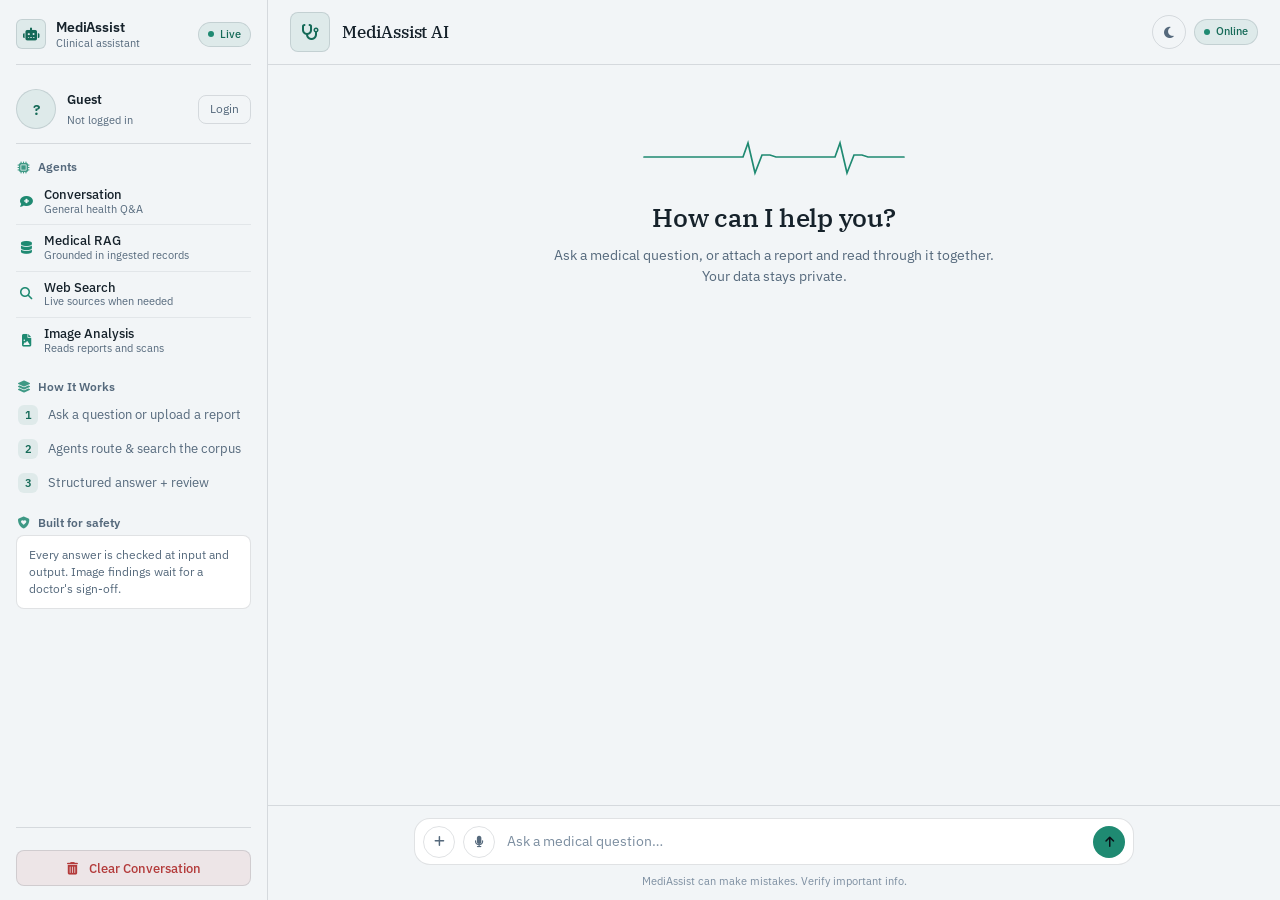
==== templates/index.html @ 28b97ca1 "Initial commit: Multi-Agent Medical Triage Assistant FastAPI app with multimodal intake (text/voice/" ====
<!DOCTYPE html>
<html lang="en">
<head>
    <meta charset="UTF-8">
    <meta name="viewport" content="width=device-width, initial-scale=1.0">
    <title>MediAssist AI</title>
    <link rel="icon" href="data:image/svg+xml,<svg xmlns='http://www.w3.org/2000/svg' viewBox='0 0 100 100'><text y='0.9em' font-size='90'>🩺</text></svg>">
    <link href="https://fonts.googleapis.com/css2?family=IBM+Plex+Sans:wght@400;500;600&family=IBM+Plex+Serif:wght@500;600&display=swap" rel="stylesheet">
    <link rel="stylesheet" href="https://cdnjs.cloudflare.com/ajax/libs/font-awesome/6.5.2/css/all.min.css">
    <link rel="stylesheet" href="/static/css/style.css">
    <script>(function(){try{var s=localStorage.getItem('theme');var m=window.matchMedia('(prefers-color-scheme: light)').matches;var t=s||(m?'light':'dark');document.documentElement.setAttribute('data-theme',t);}catch(e){}})();</script>
</head>
<body>
    <div class="app-layout">
        <aside class="sidebar">
            <div class="sidebar-head">
                <div class="brand-tile small"><i class="fas fa-robot"></i></div>
                <div class="lh-sm">
                    <div class="fw-bold sidebar-brand">MediAssist</div>
                    <div class="sidebar-sub">Clinical assistant</div>
                </div>
                <span class="status-pill ms-auto"><span class="live-dot"></span> Live</span>
            </div>

            <!-- User Profile Card -->
            <div class="sidebar-profile" id="sidebar-profile">
                <div class="sidebar-profile-avatar" id="profile-avatar">?</div>
                <div class="sidebar-profile-info">
                    <div class="sidebar-profile-name" id="profile-name">Guest</div>
                    <div class="sidebar-profile-role" id="profile-role">Not logged in</div>
                    <div class="sidebar-profile-id" id="profile-id" style="display:none;"></div>
                </div>
                <div class="sidebar-profile-actions" id="profile-actions">
                    <a href="/login" class="btn-outline btn-sm">Login</a>
                </div>
            </div>

            <div class="agent-group">
                <div class="agent-group-title"><i class="fas fa-microchip"></i> Agents</div>
                <div class="agent-card">
                    <i class="fas fa-comment-medical"></i>
                    <div><b>Conversation</b><span>General health Q&amp;A</span></div>
                </div>
                <div class="agent-card">
                    <i class="fas fa-database"></i>
                    <div><b>Medical RAG</b><span>Grounded in ingested records</span></div>
                </div>
                <div class="agent-card">
                    <i class="fas fa-search"></i>
                    <div><b>Web Search</b><span>Live sources when needed</span></div>
                </div>
                <div class="agent-card">
                    <i class="fas fa-file-image"></i>
                    <div><b>Image Analysis</b><span>Reads reports and scans</span></div>
                </div>
            </div>

            <div class="agent-group">
                <div class="agent-group-title"><i class="fas fa-layer-group"></i> How It Works</div>
                <div class="step"><span class="step-n">1</span> Ask a question or upload a report</div>
                <div class="step"><span class="step-n">2</span> Agents route &amp; search the corpus</div>
                <div class="step"><span class="step-n">3</span> Structured answer + review</div>
            </div>

            <div class="agent-group">
                <div class="agent-group-title"><i class="fas fa-shield-heart"></i> Built for safety</div>
                <div class="note">Every answer is checked at input and output. Image findings wait for a doctor's sign-off.</div>
            </div>

            <div class="sidebar-bottom">
                <a href="/dashboard" class="btn-outline w-100" id="dashboard-link" style="display:none;"><i class="fas fa-chart-line me-2"></i>Dashboard</a>
                <a href="/profile" class="btn-outline w-100 mt-2" id="profile-health-link" style="display:none;"><i class="fas fa-notes-medical me-2"></i>Health Profile</a>
                <button id="clear-chat" class="btn-clear w-100 mt-2">
                    <i class="fas fa-trash-alt me-2"></i> Clear Conversation
                </button>
            </div>
        </aside>

        <main class="chat-main">
            <header class="chat-header">
                <div class="d-flex align-items-center gap-3">
                    <div class="brand-tile"><i class="fas fa-stethoscope"></i></div>
                    <div>
                        <h5 class="mb-0 brand-title">MediAssist AI</h5>
                        <span class="brand-subtitle d-none d-sm-block">Multi-Agent Medical Assistant</span>
                    </div>
                </div>
                <div class="header-right">
                    <button class="theme-toggle" onclick="toggleTheme()" title="Toggle theme"><i class="theme-icon fas fa-moon"></i></button>
                    <span class="status-pill"><span class="live-dot"></span> Online</span>
                    <a href="/dashboard" class="btn-outline btn-sm header-dash-link" id="header-dash-link" style="display:none;"><i class="fas fa-chart-line me-1"></i>Dashboard</a>
                    <a href="/profile" class="btn-outline btn-sm header-dash-link" id="header-health-link" style="display:none;"><i class="fas fa-notes-medical me-1"></i>Profile</a>
                    <a href="/home" class="btn-outline btn-sm header-dash-link" id="header-triage-link" style="display:none;"><i class="fas fa-clipboard-list me-1"></i>Triage</a>
                    <button class="btn-outline btn-sm" id="header-logout" onclick="doLogout()" style="display:none;"><i class="fas fa-sign-out-alt me-1"></i>Logout</button>
                </div>
            </header>

            <div id="chat-body" class="chat-body">
                <div class="welcome-panel">
                    <svg class="wp-trace" viewBox="0 0 260 44" aria-hidden="true">
                        <path class="trace-path" d="M0 22 H92 L99 22 L104 8 L111 38 L118 20 L126 20 L132 22 H184 L191 22 L196 8 L203 38 L210 20 L218 20 L224 22 H260"/>
                    </svg>
                    <h2>How can I help you?</h2>
                    <p>Ask a medical question, or attach a report and read through it together. Your data stays private.</p>
                </div>
            </div>

            <div class="chat-footer">
                <div id="preview-container" class="composer-preview" style="display:none;">
                    <img id="preview-image" class="composer-preview-img" src="">
                    <span id="preview-file-icon" class="composer-preview-file-icon" style="display:none;"><i class="fas fa-file-pdf"></i></span>
                    <span class="composer-preview-name" id="preview-name"></span>
                    <button type="button" class="composer-preview-remove" id="remove-image" title="Remove"><i class="fas fa-times"></i></button>
                </div>
                <form id="chat-form" class="composer">
                    <button type="button" class="composer-attach" id="attach-btn" title="Attach image or PDF"><i class="fas fa-plus"></i></button>
                    <button type="button" class="mic-btn" id="mic-btn" title="Voice input" style="display:none;"><i class="fas fa-microphone"></i></button>
                    <input type="file" id="image-upload" accept="image/*,application/pdf,.pdf" hidden>
                    <textarea id="message-input" class="composer-input" rows="1" placeholder="Ask a medical question…"></textarea>
                    <button type="submit" class="composer-send" title="Send"><i class="fas fa-arrow-up"></i></button>
                </form>
                <div class="composer-hint">MediAssist can make mistakes. Verify important info.</div>
            </div>
        </main>
    </div>

    <script src="https://cdn.jsdelivr.net/npm/marked/marked.min.js"></script>
    <script>
        const chatBody = document.getElementById('chat-body');
        const chatForm = document.getElementById('chat-form');
        const messageInput = document.getElementById('message-input');
        const imageUpload = document.getElementById('image-upload');
        const previewContainer = document.getElementById('preview-container');
        const previewImage = document.getElementById('preview-image');
        const removeImageBtn = document.getElementById('remove-image');
        const clearChatBtn = document.getElementById('clear-chat');
        const micBtn = document.getElementById('mic-btn');

        let chatMessages = JSON.parse(localStorage.getItem('medichat_history') || '[]');
        let currentUser = null;
        let currentValidationThreadId = null;
        let isRecording = false;
        let recognition = null;
        let playingAudio = null;

        // Load user profile
        async function loadProfile() {
            try {
                const r = await fetch('/me', { credentials: 'include' });
                if (!r.ok) return;
                const d = await r.json();
                const u = d.user;
                currentUser = u;

                document.getElementById('profile-avatar').textContent = (u.name || '?')[0].toUpperCase();
                document.getElementById('profile-name').textContent = u.name || u.email;
                document.getElementById('profile-role').textContent = u.role || 'user';

                if (u.role === 'patient') {
                    const idEl = document.getElementById('profile-id');
                    idEl.textContent = 'ID: ' + u.id;
                    idEl.style.display = 'block';
                    document.getElementById('profile-health-link').style.display = 'flex';
                    document.getElementById('header-health-link').style.display = 'inline-flex';
                }

                document.getElementById('profile-actions').innerHTML = '<button class="btn-outline btn-sm" onclick="doLogout()">Logout</button>';
                document.getElementById('header-logout').style.display = 'inline-flex';
                document.getElementById('dashboard-link').style.display = 'flex';
                document.getElementById('header-dash-link').style.display = 'inline-flex';
            } catch(ex) {}
        }

        async function doLogout() {
            await fetch('/logout', { method:'POST', credentials:'include' });
            window.location.href = '/login';
        }

        function toggleTheme(){var cur=document.documentElement.getAttribute('data-theme');var nxt=cur==='light'?'dark':'light';document.documentElement.setAttribute('data-theme',nxt);try{localStorage.setItem('theme',nxt);}catch(e){}updateThemeIcon(nxt);}
        function updateThemeIcon(t){document.querySelectorAll('.theme-icon').forEach(function(el){el.className=t==='light'?'theme-icon fas fa-moon':'theme-icon fas fa-sun';});}
        updateThemeIcon(document.documentElement.getAttribute('data-theme')||'dark');

        // Web Speech API setup for voice input
        const REC_WATCHDOG_MS = 8000;
        let chatRecBase = '', recFinals = '', recInterim = '', recWatchdog = null;
        function chatSetLive(on) {
            isRecording = on;
            micBtn.classList.toggle('recording', on);
        }
        function chatClearWatchdog() { if (recWatchdog) { clearTimeout(recWatchdog); recWatchdog = null; } }
        function chatArmWatchdog() {
            chatClearWatchdog();
            recWatchdog = setTimeout(() => {
                recWatchdog = null;
                chatSetLive(false);
                if (recognition) { try { recognition.abort(); } catch(e) {} }
            }, REC_WATCHDOG_MS);
        }
        function chatStopMic() {
            chatClearWatchdog();
            if (recognition) { try { recognition.stop(); } catch(e) {} }
        }
        function chatStartMic() {
            if (isRecording || !('SpeechRecognition' in window) && !('webkitSpeechRecognition' in window)) return;
            if (recognition) { try { recognition.abort(); } catch(e) {} }
            chatRecBase = messageInput.value; recFinals = ''; recInterim = '';
            try {
                const SR = window.SpeechRecognition || window.webkitSpeechRecognition;
                const r = new SR();
                recognition = r;
                r.continuous = false;
                r.interimResults = true;
                r.lang = 'en-US';
                r.onstart = () => { chatSetLive(true); chatArmWatchdog(); };
                r.onresult = (e) => {
                    let finals = '', interim = '';
                    for (let i = e.resultIndex; i < e.results.length; i++) {
                        if (e.results[i].isFinal) finals += e.results[i][0].transcript;
                        else interim += e.results[i][0].transcript;
                    }
                    if (finals) { recFinals += finals; recInterim = ''; }
                    else if (interim) recInterim = interim;
                    messageInput.value = (chatRecBase + ' ' + recFinals + ' ' + recInterim).replace(/\s+/g, ' ').trim();
                    messageInput.focus();
                };
                r.onend = () => { chatClearWatchdog(); recFinals += recInterim; recInterim = ''; chatSetLive(false); };
                r.onerror = () => { chatClearWatchdog(); recFinals += recInterim; recInterim = ''; chatSetLive(false); };
                r.start();
            } catch(e) {
                recognition = null;
                chatSetLive(false);
            }
        }
        if ('webkitSpeechRecognition' in window || 'SpeechRecognition' in window) micBtn.style.display = 'grid';
        else micBtn.style.display = 'none';
        micBtn.addEventListener('click', () => { if (isRecording) chatStopMic(); else chatStartMic(); });

        loadProfile();

        function renderHistory() {
            if (!chatMessages.length) return;
            chatBody.innerHTML = '';
            for (const m of chatMessages) {
                if (m.role === 'user') {
                    const div = document.createElement('div');
                    div.className = 'message user-message';
                    div.innerHTML = `<p>${marked.parse(m.content || '')}</p>`;
                    chatBody.appendChild(div);
                } else {
                    const div = document.createElement('div');
                    div.className = 'message assistant-message';
                    div.innerHTML = `<div class="agent-tag">${m.agent || 'Assistant'}</div><div>${marked.parse(m.content || '')}</div>`;
                    chatBody.appendChild(div);
                }
            }
            chatBody.scrollTop = chatBody.scrollHeight;
        }

        fetch('/api/chat/history', { credentials:'include' })
            .then(r => { if (r.ok) return r.json(); throw new Error('not-authed'); })
            .then(d => {
                if (d.messages && d.messages.length) {
                    chatMessages = d.messages.map(m => ({ role: m.role, content: m.content, agent: m.agent }));
                    localStorage.setItem('medichat_history', JSON.stringify(chatMessages));
                    renderHistory();
                }
            })
            .catch(() => {});

        messageInput.addEventListener('input', function() {
            this.style.height = 'auto';
            this.style.height = Math.min(this.scrollHeight, 120) + 'px';
        });

        document.getElementById('attach-btn').addEventListener('click', () => imageUpload.click());
        imageUpload.addEventListener('change', function(e) {
            const f = e.target.files[0];
            if (f) {
                document.getElementById('preview-name').textContent = f.name;
                const isPdf = (f.type === 'application/pdf') || /\.pdf$/i.test(f.name);
                const iconEl = document.getElementById('preview-file-icon');
                if (isPdf) {
                    previewImage.style.display = 'none';
                    iconEl.style.display = 'grid';
                } else {
                    iconEl.style.display = 'none';
                    previewImage.style.display = 'block';
                    const reader = new FileReader();
                    reader.onload = function(ev) { previewImage.src = ev.target.result; };
                    reader.readAsDataURL(f);
                }
                previewContainer.style.display = 'flex';
            }
        });
        removeImageBtn.addEventListener('click', function() {
            imageUpload.value = ''; previewContainer.style.display = 'none'; previewImage.src = ''; previewImage.style.display = 'block';
            const ic = document.getElementById('preview-file-icon'); if (ic) ic.style.display = 'none';
        });

        clearChatBtn.addEventListener('click', function() {
            chatMessages = [];
            localStorage.removeItem('medichat_history');
            chatBody.innerHTML = `<div class="welcome-panel"><svg class="wp-trace" viewBox="0 0 260 44" aria-hidden="true"><path class="trace-path" d="M0 22 H92 L99 22 L104 8 L111 38 L118 20 L126 20 L132 22 H184 L191 22 L196 8 L203 38 L210 20 L218 20 L224 22 H260"/></svg><h2>How can I help you?</h2><p>Ask a medical question, or attach a report and read through it together. Your data stays private.</p></div>`;
            chatBody.scrollTop = 0;
        });

        chatForm.addEventListener('submit', async function(e) {
            e.preventDefault();
            const message = messageInput.value.trim();
            const file = imageUpload.files && imageUpload.files[0];
            if (!message && !file) return;

            const isPdfFile = file && ((file.type === 'application/pdf') || /\.pdf$/i.test(file.name));
            const imageDataUrl = (!isPdfFile && file) ? previewImage.src : null;

            const userDiv = document.createElement('div');
            userDiv.className = 'message user-message';
            let userContent = '';
            if (message) userContent += `<p>${marked.parse(message)}</p>`;
            if (file) {
                if (isPdfFile) {
                    userContent += `<div class="user-file-chip"><i class="fas fa-file-pdf"></i><span>${file.name}</span></div>`;
                } else if (imageDataUrl && previewImage.src) {
                    userContent += `<div class="mt-2"><img src="${imageDataUrl}" alt="Uploaded" style="max-height:200px;border-radius:10px; display:block;"></div>`;
                } else {
                    userContent += `<div class="user-file-chip"><i class="fas fa-file-image"></i><span>${file.name}</span></div>`;
                }
                if (!message) userContent = userContent || `<p>${marked.parse(file.name)}</p>`;
            }
            if (!userContent) userContent = `<p>${marked.parse(message || 'Uploaded a file')}</p>`;
            userDiv.innerHTML = userContent;
            chatBody.appendChild(userDiv);
            chatMessages.push({ role: 'user', content: message || (file ? 'Uploaded: ' + file.name : '') });

            const think = document.createElement('div');
            think.className = 'message assistant-message thinking';
            think.innerHTML = '<div class="dot"></div><div class="dot"></div><div class="dot"></div>';
            chatBody.appendChild(think);
            chatBody.scrollTop = chatBody.scrollHeight;

            // capture file before clearing input
            const uploadFile = file;
            messageInput.value = '';
            messageInput.style.height = 'auto';
            previewContainer.style.display = 'none';
            imageUpload.value = '';
            previewImage.src = '';
            const iconEl2 = document.getElementById('preview-file-icon');
            if (iconEl2) iconEl2.style.display = 'none';

            try {
                let data;
                if (uploadFile) {
                    const formData = new FormData();
                    formData.append('text', message);
                    formData.append('file', uploadFile);
                    const res = await fetch('/upload', { method:'POST', body:formData, credentials:'include' });
                    data = await res.json();
                } else {
                    const res = await fetch('/chat', {
                        method:'POST', headers:{'Content-Type':'application/json'},
                        body:JSON.stringify({query:message, conversation_history:[]}), credentials:'include'
                    });
                    data = await res.json();
                }
                chatBody.removeChild(think);
                if (data.status === 'validation_required') {
                    currentValidationThreadId = data.thread_id;
                    addValidationBox(data.message, data.thread_id);
                } else {
                    addAssistantMessage(data.response, data.agent, data.result_image);
                }
            } catch(err) {
                chatBody.removeChild(think);
                const errDiv = document.createElement('div');
                errDiv.className = 'message assistant-message';
                errDiv.innerHTML = '<p class="text-danger">Error processing request.</p>';
                chatBody.appendChild(errDiv);
            }
            chatBody.scrollTop = chatBody.scrollHeight;
        });

        function addAssistantMessage(response, agent, resultImage) {
            const div = document.createElement('div');
            div.className = 'message assistant-message';
            let html = `<div class="agent-tag">${agent}</div><div>${marked.parse(response)}</div>`;
            html += `<button class="listen-btn" title="Read aloud"><i class="fas fa-volume-high"></i></button>`;
            if (resultImage) html += `<div class="mt-3"><img src="${resultImage}" class="result-image" alt="Result"></div>`;
            div.innerHTML = html;
            chatBody.appendChild(div);
            chatMessages.push({ role: 'assistant', content: response, agent });
            localStorage.setItem('medichat_history', JSON.stringify(chatMessages.slice(-50)));

            const listenBtn = div.querySelector('.listen-btn');
            listenBtn.addEventListener('click', () => {
                if (window._speechPlaying) { speechSynthesis.cancel(); window._speechPlaying = false; listenBtn.classList.remove('playing'); return; }
                const utterance = new SpeechSynthesisUtterance(response);
                utterance.rate = 1.0;
                utterance.pitch = 1.0;
                speechSynthesis.speak(utterance);
                window._speechPlaying = true;
                listenBtn.classList.add('playing');
                utterance.onend = () => { window._speechPlaying = false; listenBtn.classList.remove('playing'); };
                utterance.onerror = () => { window._speechPlaying = false; listenBtn.classList.remove('playing'); };
            });
        }

        function addValidationBox(message, threadId) {
            currentValidationThreadId = threadId;
            const vbox = document.createElement('div');
            vbox.className = 'validation-box';
            vbox.innerHTML = `
                <div class="validation-text"><i class="fas fa-shield-halved"></i> ${message}</div>
                <div class="validation-actions">
                    <button class="validation-btn validation-btn-yes" data-decision="yes">✓ Confirm</button>
                    <button class="validation-btn validation-btn-no" data-decision="no">✗ Reject</button>
                    <textarea class="validation-comments" rows="2" placeholder="Comments (optional)…"></textarea>
                    <button class="validation-btn validation-submit">Submit Validation</button>
                </div>`;
            chatBody.appendChild(vbox);
            vbox.querySelector('.validation-btn-yes').addEventListener('click', () => submitValidation('yes', vbox));
            vbox.querySelector('.validation-btn-no').addEventListener('click', () => submitValidation('no', vbox));
            vbox.querySelector('.validation-submit').addEventListener('click', () => {
                const comments = vbox.querySelector('.validation-comments').value;
                const decision = vbox.querySelector('.validation-btn-yes').dataset.decision;
                submitValidation(decision, vbox, comments);
            });
            chatBody.scrollTop = chatBody.scrollHeight;
        }

        async function submitValidation(decision, vbox, comments) {
            if (!currentValidationThreadId) return;
            vbox.querySelectorAll('.validation-btn').forEach(b => b.disabled = true);
            try {
                const res = await fetch('/validate', {
                    method:'POST', headers:{'Content-Type':'application/json'},
                    body: JSON.stringify({thread_id: currentValidationThreadId, decision, comments}),
                    credentials:'include'
                });
                const data = await res.json();
                if (data.status === 'success') {
                    vbox.remove();
                    addAssistantMessage(data.response, data.agent);
                } else {
                    vbox.querySelector('.validation-text').innerHTML = '<i class="fas fa-circle-exclamation"></i> Validation failed. Please try again.';
                    vbox.querySelectorAll('.validation-btn').forEach(b => b.disabled = false);
                }
            } catch(ex) {
                vbox.querySelector('.validation-text').innerHTML = '<i class="fas fa-circle-exclamation"></i> Network error.';
                vbox.querySelectorAll('.validation-btn').forEach(b => b.disabled = false);
            }
        }
    </script>
</body>
</html>
---- static/css/style.css ----
/* ============================================================
   MediAssist AI — "Night Ward Monitor"
   A quiet clinical workspace. Deep ward navy, surgical-teal
   trace line, sodium-lamp amber reserved for human review.
   Two voices: IBM Plex Serif (records & brand) + IBM Plex Sans
   (instrument & UI). Flat surfaces, hairline rules, one motif.
   ============================================================ */

/* ---------- Reset & tokens ---------- */
*, *::before, *::after { box-sizing: border-box; margin: 0; padding: 0; }

:root {
    /* dark (ward) */
    --bg:        #0A1117;
    --bg-raise:  #111B24;
    --bg-raise2: #16222D;
    --line:      rgba(214, 229, 242, .10);
    --line-soft: rgba(214, 229, 242, .06);
    --ink:       #E7EDF2;
    --ink-dim:   #8294A6;
    --ink-faint: #5A6B7E;
    --trace:     #38BFA0;   /* surgical teal — primary */
    --trace-ink: #6FDCC0;
    --trace-bg:  rgba(56, 191, 160, .10);
    --amber:     #E0A458;   /* human review only */
    --amber-bg:  rgba(224, 164, 88, .10);
    --danger:    #E36C6C;
    --danger-bg: rgba(227, 108, 108, .10);
    --r-xs: 8px;
    --r-md: 12px;
    --r-lg: 16px;
    --shadow-soft: 0 1px 0 rgba(0,0,0,.25), 0 8px 28px rgba(0,0,0,.28);
}
html[data-theme="light"] {
    --bg:        #F2F5F7;
    --bg-raise:  #FFFFFF;
    --bg-raise2: #EAF0F3;
    --line:      rgba(18, 34, 51, .13);
    --line-soft: rgba(18, 34, 51, .07);
    --ink:       #16222B;
    --ink-dim:   #55697C;
    --ink-faint: #7C8EA0;
    --trace:     #1F8A72;
    --trace-ink: #156A58;
    --trace-bg:  rgba(31, 138, 114, .09);
    --amber:     #8A5A12;
    --amber-bg:  rgba(138, 90, 18, .09);
    --danger:    #B33A3A;
    --danger-bg: rgba(179, 58, 58, .08);
    --shadow-soft: 0 1px 2px rgba(18,34,51,.05), 0 10px 30px rgba(18,34,51,.08);
}

* { scrollbar-width: thin; scrollbar-color: var(--line) transparent; }
::-webkit-scrollbar { width: 8px; height: 8px; }
::-webkit-scrollbar-thumb { background: var(--line); border-radius: 99px; }

:focus-visible { outline: 2px solid var(--trace); outline-offset: 2px; border-radius: 4px; }

body {
    background: var(--bg);
    color: var(--ink);
    font-family: 'IBM Plex Sans', system-ui, -apple-system, sans-serif;
    font-size: 14px;
    line-height: 1.55;
    min-height: 100vh;
    overflow-x: hidden;
    -webkit-font-smoothing: antialiased;
    text-rendering: optimizeLegibility;
}

/* ---------- Small utilities used by templates ---------- */
.d-flex { display: flex; }
.align-items-center { align-items: center; }
.justify-content-between { justify-content: space-between; }
.fw-bold { font-weight: 600; }
.lh-sm { line-height: 1.3; }
.text-danger { color: var(--danger); }
.w-100 { width: 100%; }
.mx-auto { margin-left: auto; margin-right: auto; }
.ms-auto { margin-left: auto; }
.me-1 { margin-right: 4px; }
.me-2 { margin-right: 8px; }
.mt-1 { margin-top: 4px; }
.mt-2 { margin-top: 8px; }
.mt-3 { margin-top: 12px; }
.mb-0 { margin-bottom: 0; }
.mb-2 { margin-bottom: 8px; }
.gap-1 { gap: 4px; }
.gap-2 { gap: 8px; }
.gap-3 { gap: 12px; }
.d-none { display: none !important; }
.d-sm-block { display: none; }
@media (min-width: 576px) { .d-sm-block { display: block; } }

/* ---------- Brand tile ---------- */
.brand-tile {
    width: 40px; height: 40px; flex-shrink: 0;
    border-radius: var(--r-xs);
    display: grid; place-items: center;
    font-size: 16px;
    color: var(--trace-ink);
    background: var(--trace-bg);
    border: 1px solid var(--line);
}
.brand-tile.small { width: 30px; height: 30px; border-radius: 6px; font-size: 13px; }

/* ---------- Theme toggle ---------- */
.theme-toggle {
    width: 34px; height: 34px; border-radius: 50%;
    border: 1px solid var(--line);
    background: transparent;
    color: var(--ink-dim);
    display: grid; place-items: center;
    cursor: pointer; font-size: 13px;
    transition: color .15s, border-color .15s, background .15s;
    flex-shrink: 0;
}
.theme-toggle:hover { color: var(--ink); border-color: var(--trace); background: var(--trace-bg); }
.theme-toggle-sm { width: 30px; height: 30px; font-size: 11px; }

/* ---------- Buttons ---------- */
.btn-primary {
    display: inline-flex; align-items: center; justify-content: center; gap: 6px;
    padding: 9px 18px;
    background: var(--trace);
    color: #fff;
    border: 1px solid transparent;
    border-radius: var(--r-xs);
    font-weight: 600;
    font-size: 13.5px;
    font-family: inherit;
    cursor: pointer;
    transition: filter .15s, background .15s;
}
.btn-primary:hover { filter: brightness(1.08); }
.btn-primary:disabled { opacity: .55; cursor: not-allowed; }
.btn-block { width: 100%; }

.btn-outline {
    display: inline-flex; align-items: center; gap: 5px;
    background: transparent;
    border: 1px solid var(--line);
    color: var(--ink-dim);
    padding: 6px 13px;
    border-radius: var(--r-xs);
    font-size: 12.5px;
    font-family: inherit;
    cursor: pointer;
    transition: color .15s, border-color .15s, background .15s;
    text-decoration: none;
}
.btn-outline:hover { border-color: var(--trace); color: var(--trace-ink); background: var(--trace-bg); }
.btn-sm { padding: 4px 11px; font-size: 12px; }

.btn-clear {
    border: 1px solid var(--line);
    color: var(--danger);
    background: var(--danger-bg);
    border-radius: var(--r-xs);
    padding: 9px;
    font-weight: 500;
    font-size: 12.5px;
    width: 100%;
    cursor: pointer;
    font-family: inherit;
    transition: filter .15s;
}
.btn-clear:hover { filter: brightness(1.1); }

/* ---------- Status pill / live dot ---------- */
.status-pill {
    display: inline-flex; align-items: center; gap: 6px;
    font-size: 11px; font-weight: 500;
    color: var(--trace-ink);
    background: var(--trace-bg);
    border: 1px solid var(--line);
    padding: 3px 9px; border-radius: 99px;
    white-space: nowrap;
}
.status-pill .live-dot {
    width: 6px; height: 6px; border-radius: 50%;
    background: var(--trace);
    box-shadow: 0 0 0 0 var(--trace);
}
.status-pill.is-live .live-dot { animation: livePing 2.4s infinite; }
@keyframes livePing { 0% { box-shadow: 0 0 0 0 rgba(56,191,160,.45); } 70% { box-shadow: 0 0 0 6px rgba(56,191,160,0); } 100% { box-shadow: 0 0 0 0 rgba(56,191,160,0); } }

/* ============================================================
   SIDEBAR
   ============================================================ */
.app-layout { display: flex; height: 100vh; height: 100dvh; min-height: 100vh; overflow: hidden; }

.sidebar {
    width: 268px;
    background: var(--bg);
    border-right: 1px solid var(--line);
    padding: 16px 16px 14px;
    display: flex; flex-direction: column;
    overflow-y: auto;
    flex-shrink: 0;
}
.chat-main { flex: 1; display: flex; flex-direction: column; min-width: 0; min-height: 0; overflow: hidden; }

.sidebar-head { display: flex; align-items: center; gap: 10px; padding: 2px 0 14px; border-bottom: 1px solid var(--line); margin-bottom: 14px; }
.sidebar-brand { color: var(--ink); font-family: 'IBM Plex Sans', sans-serif; font-size: 14px; font-weight: 600; letter-spacing: -0.01em; }
.sidebar-sub { color: var(--ink-dim); font-size: 11px; font-weight: 400; }

/* User profile card — a flat admitting line, no glass box */
.sidebar-profile {
    display: flex; align-items: center; gap: 11px;
    padding: 10px 0 14px;
    margin-bottom: 14px;
    border-bottom: 1px solid var(--line);
}
.sidebar-profile-avatar {
    width: 40px; height: 40px; flex-shrink: 0;
    border-radius: 50%;
    display: grid; place-items: center;
    font-size: 15px; font-weight: 600; color: var(--trace-ink);
    background: var(--trace-bg);
    border: 1px solid var(--line);
}
.sidebar-profile-info { flex: 1; min-width: 0; }
.sidebar-profile-name { color: var(--ink); font-size: 13px; font-weight: 600; white-space: nowrap; overflow: hidden; text-overflow: ellipsis; }
.sidebar-profile-role { color: var(--ink-dim); font-size: 11px; font-weight: 400; margin-top: 1px; }
.sidebar-profile-id { color: var(--ink-faint); font-size: 10px; font-family: inherit; margin-top: 3px; word-break: break-all; }
.sidebar-profile-actions { flex-shrink: 0; }

.sidebar-bottom { margin-top: auto; padding-top: 14px; border-top: 1px solid var(--line); }

/* Agent list — flat rows, hairline separators, sentence case */
.agent-group { margin-bottom: 14px; }
.agent-group-title { display: flex; align-items: center; gap: 7px; color: var(--ink-dim); font-size: 12px; font-weight: 600; margin-bottom: 2px; }
.agent-group-title i { color: var(--trace); opacity: .85; width: 15px; text-align: center; font-size: 12px; }
.agent-card { display: flex; align-items: center; gap: 10px; padding: 8px 2px; border-bottom: 1px solid var(--line-soft); }
.agent-card:last-of-type { border-bottom: none; }
.agent-card i { color: var(--trace); width: 16px; text-align: center; font-size: 12.5px; flex-shrink: 0; }
.agent-card b { display: block; color: var(--ink); font-size: 12.5px; font-weight: 500; line-height: 1.25; }
.agent-card span { color: var(--ink-dim); font-size: 11px; line-height: 1.25; display: block; }

/* How-it-works — a real sequence, so numbered markers are honest */
.step { display: flex; align-items: center; gap: 10px; padding: 7px 2px; color: var(--ink-dim); font-size: 12.5px; }
.step-n { width: 20px; height: 20px; flex: 0 0 20px; border-radius: 6px; display: grid; place-items: center; background: var(--trace-bg); color: var(--trace-ink); font-size: 11px; font-weight: 600; }

.note { padding: 10px 12px; border-radius: var(--r-xs); background: var(--bg-raise); border: 1px solid var(--line); color: var(--ink-dim); font-size: 11.5px; line-height: 1.5; }

/* ============================================================
   CHAT HEADER
   ============================================================ */
.chat-header {
    padding: 12px 22px;
    border-bottom: 1px solid var(--line);
    background: var(--bg);
    display: flex; align-items: center; justify-content: space-between;
    flex-shrink: 0; gap: 12px;
}
.header-right { display: flex; align-items: center; gap: 8px; flex-shrink: 0; }
.brand-title { font-family: 'IBM Plex Serif', Georgia, serif; font-weight: 500; font-size: 17px; color: var(--ink); letter-spacing: -0.01em; }
.brand-subtitle { color: var(--ink-dim); font-size: 11.5px; font-weight: 400; }

/* ============================================================
   CHAT BODY / WELCOME
   ============================================================ */
.chat-body { flex: 1; min-height: 0; overflow-y: auto; padding: 30px 22px 20px; display: flex; flex-direction: column; align-items: stretch; gap: 0; scroll-behavior: smooth; }
.chat-body:has(.message) .welcome-panel { display: none; }

.welcome-panel {
    max-width: 600px; margin: 30px auto 12px;
    text-align: center; padding: 10px 18px 12px;
}
/* The one orchestrated motion: an ECG trace draws itself in */
.wp-trace { width: 260px; height: 44px; margin: 0 auto 18px; display: block; overflow: visible; }
.wp-trace .trace-path {
    fill: none;
    stroke: var(--trace);
    stroke-width: 1.7;
    stroke-linecap: round;
    stroke-dasharray: 620;
    stroke-dashoffset: 620;
    animation: traceIn 1.6s cubic-bezier(.4,0,.2,1) .15s forwards;
}
@keyframes traceIn { to { stroke-dashoffset: 0; } }
.welcome-panel .wp-icon { display: none; }
.welcome-panel h2 { font-family: 'IBM Plex Serif', Georgia, serif; font-weight: 500; font-size: 26px; color: var(--ink); letter-spacing: -0.01em; }
.welcome-panel p { color: var(--ink-dim); font-size: 13.5px; max-width: 440px; margin: 8px auto 0; line-height: 1.55; }

/* ============================================================
   MESSAGES
   ============================================================ */
.message { width: fit-content; max-width: min(72%, 600px); margin-bottom: 16px; padding: 13px 16px; border-radius: var(--r-lg); position: relative; line-height: 1.6; font-size: 14px; word-wrap: break-word; overflow-wrap: anywhere; }

.user-message {
    align-self: flex-end;
    background: var(--trace-bg);
    border: 1px solid var(--line);
    color: var(--ink);
    border-bottom-right-radius: var(--r-xs);
}
.assistant-message {
    align-self: flex-start;
    background: var(--bg-raise);
    border: 1px solid var(--line);
    color: var(--ink);
    border-bottom-left-radius: var(--r-xs);
}
.user-file-chip { display: inline-flex; align-items: center; gap: 8px; margin-top: 8px; padding: 6px 10px; border-radius: var(--r-xs); background: var(--bg-raise); border: 1px solid var(--line); font-size: 12.5px; }
.user-file-chip i { font-size: 13px; color: var(--trace); }

/* Agent breadcrumb — small, quiet, sentence-cased by the client */
.agent-tag {
    display: inline-block;
    color: var(--ink-dim);
    background: var(--trace-bg);
    border: 1px solid var(--line);
    padding: 2px 8px;
    border-radius: 99px;
    font-size: 10px;
    font-weight: 500;
    text-transform: lowercase;
    margin-bottom: 8px;
}

/* Thinking indicator — three QRS beats on a strip, no bouncing dots */
.thinking { display: flex; align-items: center; gap: 5px; padding: 12px 16px; width: fit-content; background: var(--bg-raise); border: 1px solid var(--line); border-radius: var(--r-md); }
.thinking::after { content: "Reading"; font-size: 12px; color: var(--ink-dim); margin-left: 8px; }
.thinking .dot {
    height: 16px; width: 3px; border-radius: 2px;
    background: var(--trace);
    transform-origin: center bottom;
    animation: beatPulse 1.15s infinite ease-in-out;
}
.thinking .dot:nth-child(1) { animation-delay: .05s; }
.thinking .dot:nth-child(2) { animation-delay: .34s; }
.thinking .dot:nth-child(3) { animation-delay: .63s; }
@keyframes beatPulse {
    0%, 100% { transform: scaleY(.3); opacity: .5; }
    30% { transform: scaleY(1.1); opacity: 1; }
    55% { transform: scaleY(.45); opacity: .75; }
}

/* Result images */
.result-image { max-width: 300px; max-height: 300px; border-radius: var(--r-md); margin-top: 10px; border: 1px solid var(--line); }

/* ============================================================
   COMPOSER
   ============================================================ */
.chat-footer { padding: 12px 18px 10px; border-top: 1px solid var(--line); background: var(--bg); display: flex; flex-direction: column; align-items: center; gap: 0; flex-shrink: 0; }
.composer {
    width: 100%; max-width: 720px;
    display: flex; align-items: flex-end; gap: 8px;
    background: var(--bg-raise);
    border: 1px solid var(--line);
    border-radius: var(--r-lg);
    padding: 6px 8px;
    transition: border-color .18s, box-shadow .18s;
}
.composer:focus-within { border-color: var(--trace); box-shadow: 0 0 0 3px var(--trace-bg); }
.composer-attach {
    width: 32px; height: 32px; flex-shrink: 0;
    border-radius: 50%;
    border: 1px solid var(--line);
    background: transparent; color: var(--ink-dim);
    display: grid; place-items: center;
    cursor: pointer; font-size: 12px;
    transition: color .15s, border-color .15s, background .15s;
}
.composer-attach:hover { color: var(--trace-ink); border-color: var(--trace); background: var(--trace-bg); }
.composer-input {
    flex: 1; min-height: 32px; max-height: 132px;
    background: transparent; border: none; outline: none; resize: none; overflow-y: auto;
    color: var(--ink); font-size: 14px; font-family: inherit; line-height: 1.5;
    padding: 6px 4px;
}
.composer-input::placeholder { color: var(--ink-faint); }
.composer-send {
    width: 32px; height: 32px; flex-shrink: 0;
    border-radius: 50%; border: none;
    background: var(--trace); color: #0A1117; font-size: 12px;
    display: grid; place-items: center;
    cursor: pointer;
    transition: filter .15s;
}
.composer-send:hover { filter: brightness(1.12); }
.composer-send:disabled { opacity: .45; pointer-events: none; }

.composer-preview {
    width: 100%; max-width: 720px;
    display: flex; align-items: center; gap: 10px;
    background: var(--bg-raise);
    border: 1px solid var(--line);
    border-radius: var(--r-xs);
    padding: 6px 10px;
    margin-bottom: 8px;
}
.composer-preview-img { width: 34px; height: 34px; border-radius: var(--r-xs); object-fit: cover; border: 1px solid var(--line); flex-shrink: 0; }
.composer-preview-file-icon {
    width: 34px; height: 34px; flex-shrink: 0; border-radius: var(--r-xs);
    display: grid; place-items: center;
    background: var(--danger-bg); border: 1px solid var(--line);
    color: var(--danger); font-size: 14px;
}
.composer-preview-name { flex: 1; font-size: 12.5px; color: var(--ink-dim); white-space: nowrap; overflow: hidden; text-overflow: ellipsis; }
.composer-preview-remove {
    width: 26px; height: 26px; border-radius: 50%; border: none;
    background: var(--danger-bg); color: var(--danger);
    display: grid; place-items: center; cursor: pointer; font-size: 11px; flex-shrink: 0;
    transition: filter .15s;
}
.composer-preview-remove:hover { filter: brightness(1.15); }
.composer-hint { margin-top: 8px; font-size: 11px; color: var(--ink-faint); text-align: center; }

/* ============================================================
   MARKDOWN
   ============================================================ */
.message h1, .message h2, .message h3 { color: var(--ink); font-family: 'IBM Plex Serif', Georgia, serif; font-weight: 600; line-height: 1.3; margin: 10px 0 6px; }
.message h1 { font-size: 19px; } .message h2 { font-size: 17px; } .message h3 { font-size: 15px; }
.message p { margin-bottom: 7px; }
.message p:last-child { margin-bottom: 0; }
.message a { color: var(--trace-ink); }
.message code { background: var(--trace-bg); border: 1px solid var(--line); color: var(--trace-ink); border-radius: 5px; padding: 1px 5px; font-size: 12px; }
.message pre { background: var(--bg); border: 1px solid var(--line); border-radius: var(--r-xs); padding: 12px; overflow-x: auto; }
.message pre code { background: transparent; border: none; padding: 0; color: var(--ink); }
.message table { border-collapse: collapse; width: 100%; margin: 10px 0; font-size: 13px; }
.message th, .message td { border: 1px solid var(--line); padding: 7px 10px; text-align: left; }
.message th { background: var(--trace-bg); color: var(--trace-ink); font-weight: 600; }
.message tr:nth-child(even) { background: var(--line-soft); }
.message blockquote { border-left: 2px solid var(--trace); padding-left: 12px; color: var(--ink-dim); margin: 10px 0; }
.message .validation-comments { background: var(--bg); border: 1px solid var(--line); color: var(--ink); border-radius: var(--r-xs); padding: 8px; font-size: 13px; font-family: inherit; }
.message .validation-comments:focus { border-color: var(--amber); }

/* ============================================================
   VOICE (mic + listen)
   ============================================================ */
.mic-btn {
    width: 32px; height: 32px; flex-shrink: 0;
    border-radius: 50%; border: 1px solid var(--line);
    background: transparent; color: var(--ink-dim);
    display: none; place-items: center; cursor: pointer; font-size: 12px;
    transition: color .15s, border-color .15s, background .15s;
}
.mic-btn:hover { color: var(--trace-ink); border-color: var(--trace); background: var(--trace-bg); }
.mic-btn.recording { color: var(--trace-ink); border-color: var(--trace); background: var(--trace-bg); animation: micPulse 1.4s infinite; }
@keyframes micPulse { 0%,100% { box-shadow: 0 0 0 0 var(--trace-bg); } 50% { box-shadow: 0 0 0 6px rgba(56,191,160,.14); } }

.listen-btn {
    display: inline-flex; align-items: center; justify-content: center;
    width: 24px; height: 24px; border-radius: 50%; border: none;
    background: transparent; color: var(--ink-faint);
    cursor: pointer; font-size: 10px;
    transition: color .15s, background .15s;
    margin-left: 8px; flex-shrink: 0; vertical-align: middle;
}
.listen-btn:hover { color: var(--trace-ink); background: var(--trace-bg); }
.listen-btn.playing { color: var(--trace-ink); background: var(--trace-bg); }

/* ============================================================
   VALIDATION — sodium-lamp amber, the human-review moment
   ============================================================ */
.validation-box {
    width: fit-content; max-width: min(72%, 600px);
    margin-bottom: 16px; padding: 14px 16px;
    border-radius: var(--r-lg);
    align-self: flex-start;
    background: var(--amber-bg);
    border: 1px solid var(--amber);
}
.validation-text { color: var(--amber); font-size: 13.5px; line-height: 1.55; margin-bottom: 10px; }
.validation-text i { margin-right: 6px; }
.validation-actions { display: flex; align-items: center; gap: 8px; flex-wrap: wrap; }
.validation-btn {
    padding: 6px 14px; border-radius: 99px; font-size: 12.5px; font-weight: 500;
    cursor: pointer; font-family: inherit; transition: filter .15s; border: 1px solid transparent;
}
.validation-btn:disabled { opacity: .45; cursor: not-allowed; }
.validation-btn-yes { background: var(--trace); color: #0A1117; }
.validation-btn-yes:hover:not(:disabled) { filter: brightness(1.1); }
.validation-btn-no { background: transparent; color: var(--ink-dim); border-color: var(--line); }
.validation-btn-no:hover:not(:disabled) { color: var(--ink); border-color: var(--line); background: var(--bg-raise2); }
.validation-submit { background: transparent; color: var(--amber); border-color: var(--amber); }
.validation-submit:hover:not(:disabled) { background: var(--amber); color: #0A1117; }
.validation-comments {
    width: 100%; background: var(--bg); border: 1px solid var(--amber); color: var(--ink);
    border-radius: var(--r-xs); padding: 8px 10px; font-family: inherit; font-size: 13px;
    resize: vertical; margin-bottom: 4px;
}
.validation-comments::placeholder { color: var(--ink-faint); }
.validation-comments:focus { outline: none; border-color: var(--amber); }

/* ============================================================
   FORMS / AUTH
   ============================================================ */
.form-group { margin-bottom: 16px; }
.form-group label { display: block; font-size: 13px; font-weight: 500; color: var(--ink-dim); margin-bottom: 6px; }
.form-group input, .form-group select, .form-group textarea {
    width: 100%;
    background: var(--bg-raise);
    border: 1px solid var(--line);
    border-radius: var(--r-xs);
    padding: 9px 12px;
    color: var(--ink);
    font-size: 14px;
    font-family: inherit;
    transition: border-color .15s, box-shadow .15s;
}
.form-group input:focus, .form-group select:focus, .form-group textarea:focus {
    outline: none;
    border-color: var(--trace);
    box-shadow: 0 0 0 3px var(--trace-bg);
}
.form-group input::placeholder, .form-group textarea::placeholder { color: var(--ink-faint); }
.form-group select option { background: var(--bg-raise); color: var(--ink); }

.auth-page { display: flex; align-items: center; justify-content: center; min-height: 100vh; }
.auth-wrapper { width: 100%; max-width: 420px; padding: 20px; }
.auth-card {
    background: var(--bg-raise);
    border: 1px solid var(--line);
    border-radius: var(--r-lg);
    padding: 34px 30px;
    box-shadow: var(--shadow-soft);
}
.auth-brand { text-align: center; margin-bottom: 24px; }
.auth-icon { font-size: 32px; color: var(--trace); }
.auth-title { font-family: 'IBM Plex Serif', Georgia, serif; font-weight: 500; font-size: 24px; color: var(--ink); letter-spacing: -0.01em; }
.auth-subtitle { color: var(--ink-dim); font-size: 13px; margin-top: 4px; }
.auth-error {
    background: var(--danger-bg);
    border: 1px solid var(--danger);
    color: var(--danger);
    padding: 9px 13px;
    border-radius: var(--r-xs);
    font-size: 13px;
    margin-bottom: 16px;
}
.auth-footer { text-align: center; margin-top: 18px; font-size: 13px; color: var(--ink-dim); }
.auth-footer a { color: var(--trace-ink); text-decoration: none; font-weight: 600; }
.auth-footer a:hover { text-decoration: underline; }

/* ============================================================
   DASHBOARD
   ============================================================ */
.dash-page { min-height: 100vh; }
.dash-wrapper { min-height: 100vh; display: flex; flex-direction: column; }
.dash-nav {
    display: flex; align-items: center; gap: 16px;
    padding: 14px 24px;
    border-bottom: 1px solid var(--line);
    background: var(--bg);
}
.dash-brand { font-family: 'IBM Plex Serif', Georgia, serif; font-weight: 500; font-size: 17px; color: var(--ink); }
.dash-brand i { color: var(--trace); }
.dash-user { flex: 1; color: var(--ink-dim); font-size: 13px; }
.dash-body { flex: 1; padding: 26px 24px; max-width: 800px; margin: 0 auto; width: 100%; }
.dash-card {
    background: var(--bg-raise);
    border: 1px solid var(--line);
    border-radius: var(--r-md);
    padding: 22px;
    margin-bottom: 16px;
}
.dash-card h2 { font-family: 'IBM Plex Serif', Georgia, serif; font-weight: 500; font-size: 21px; margin-bottom: 14px; }
.dash-card h3 { font-family: 'IBM Plex Sans', sans-serif; font-weight: 600; font-size: 15px; margin-bottom: 14px; color: var(--ink); }
.dash-card p { color: var(--ink-dim); line-height: 1.6; margin-bottom: 6px; }
.dash-card a.btn-primary { color: #fff; text-decoration: none; display: inline-flex; align-items: center; }
.dash-hero { padding: 16px 4px 22px; border-bottom: 1px solid var(--line); margin-bottom: 20px; }
.dash-hero h1 { font-family: 'IBM Plex Serif', Georgia, serif; font-weight: 500; font-size: 24px; color: var(--ink); margin-bottom: 12px; letter-spacing: -0.01em; }
.patient-id-row { display: flex; align-items: center; gap: 12px; margin-bottom: 6px; }
.patient-id-label { font-size: 12px; font-weight: 500; color: var(--ink-dim); }
.patient-id { font-family: ui-monospace, 'Cascadia Code', monospace; font-size: 12.5px; color: var(--trace-ink); background: var(--trace-bg); border: 1px solid var(--line); padding: 3px 9px; border-radius: var(--r-xs); word-break: break-all; }
.patient-id-note { font-size: 12px; color: var(--ink-faint); margin-top: 0; }
.dash-card-head { display: flex; align-items: center; justify-content: space-between; gap: 12px; margin-bottom: 14px; }
.dash-card-head h3 { margin-bottom: 0; }
.dash-card-actions { margin-top: 10px; display: flex; align-items: center; }
.row { display: flex; gap: 20px; flex-wrap: wrap; }
.row .col { flex: 1; min-width: 240px; }
.timeline-item { border-left: 2px solid var(--line); padding: 4px 0 14px 16px; margin-left: 6px; position: relative; }
.timeline-item::before { content: ""; position: absolute; left: -5px; top: 7px; width: 8px; height: 8px; border-radius: 50%; background: var(--trace); }
.nudge { background: var(--amber-bg); border: 1px solid var(--amber); border-radius: var(--r-md); padding: 14px 16px; }
.nudge p:first-child { color: var(--ink); font-size: 14px; }
.timeline-text { color: var(--ink); font-size: 14px; line-height: 1.5; }
.timeline-meta { color: var(--ink-faint); font-size: 12px; margin-top: 4px; }
.chat-line { display: flex; align-items: center; gap: 12px; padding: 9px 2px; border-bottom: 1px solid var(--line-soft); font-size: 13px; }
.chat-line:last-child { border-bottom: none; }
.chat-role { font-weight: 600; flex-shrink: 0; color: var(--trace-ink); font-size: 12px; min-width: 64px; }
.chat-user .chat-role { color: var(--trace); }
.chat-snippet { flex: 1; color: var(--ink-dim); overflow: hidden; text-overflow: ellipsis; white-space: nowrap; }
.chat-open { color: var(--trace-ink); text-decoration: none; font-size: 14px; flex-shrink: 0; }
.chat-open:hover { color: var(--ink); }

/* ============================================================
   RESPONSIVE
   ============================================================ */
@media (max-width: 768px) {
    .app-layout { flex-direction: column; height: auto; min-height: 100vh; overflow: visible; }
    .sidebar { width: 100%; height: auto; border-right: none; border-bottom: 1px solid var(--line); flex-direction: row; flex-wrap: wrap; overflow: visible; padding: 12px 14px; align-items: center; }
    .sidebar-head { border-bottom: none; margin-bottom: 0; padding: 0; }
    .sidebar-profile { border-bottom: none; margin-bottom: 0; }
    .agent-group, .sidebar-bottom .btn-outline { display: none; }
    .sidebar-bottom { margin-top: 0; padding-top: 0; border-top: none; flex: 1; text-align: right; }
    .chat-main { height: calc(100vh - 88px); min-height: 0; }
    .chat-body { padding: 18px 12px; }
    .message { max-width: min(92%, 92vw); }
    .welcome-panel { padding: 14px 10px 6px; margin-top: 18px; }
    .brand-subtitle, .status-pill { display: none !important; }
    .header-right { gap: 6px; }
    .chat-header { padding: 10px 14px; }
    .chat-footer { padding: 10px 12px 8px; }
    .composer, .composer-preview { max-width: 100%; }
    .welcome-panel h2 { font-size: 21px; }
}

@media (prefers-reduced-motion: reduce) {
    *, *::before, *::after { animation: none !important; transition: none !important; }
}
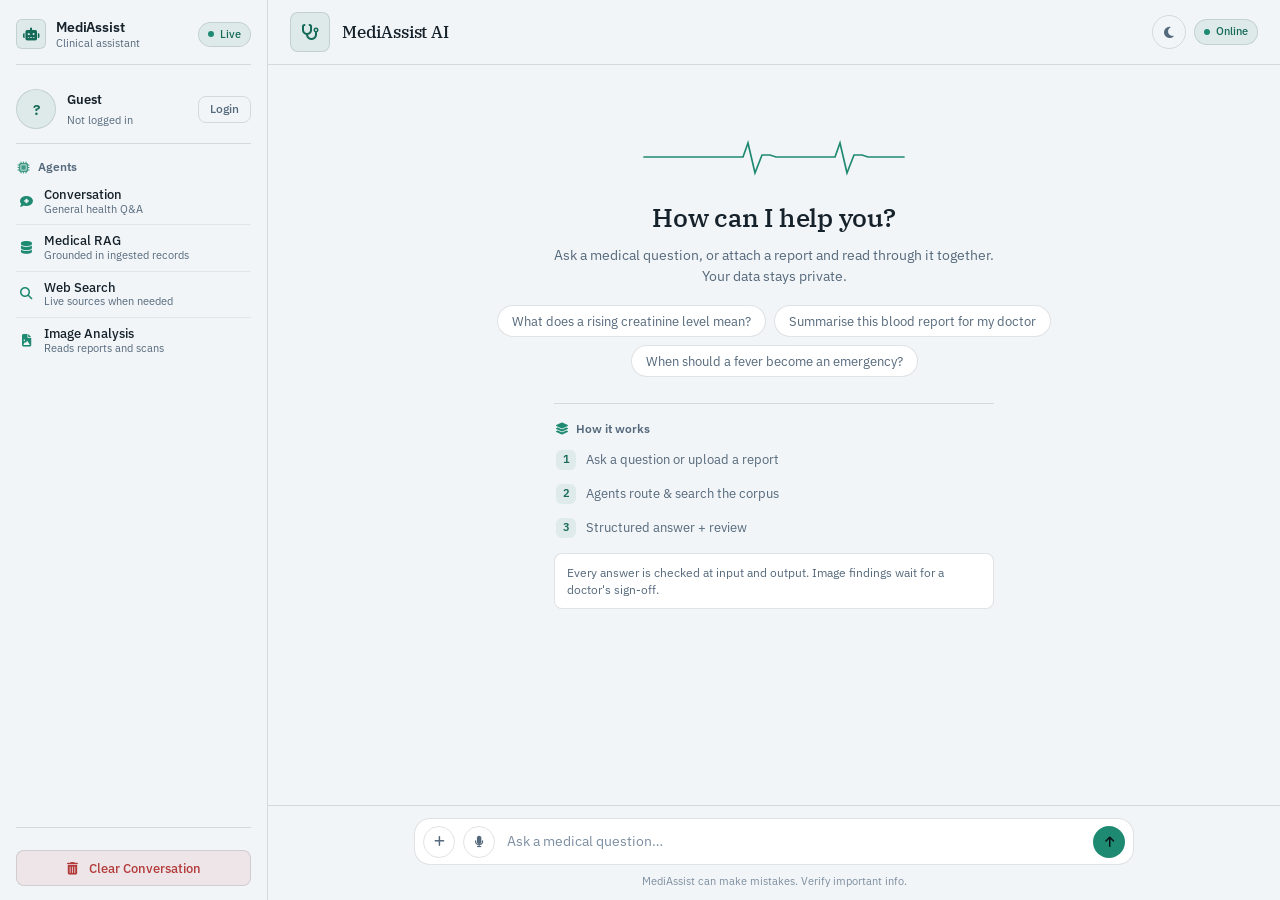
==== commit b2b64fe4: "ui: clean up all pages - unified buttons/toasts, nav fixes, home declutter, chat welcome/examples, m" ====
--- a/templates/index.html
+++ b/templates/index.html
@@ -55,20 +55,8 @@
                 </div>
             </div>
 
-            <div class="agent-group">
-                <div class="agent-group-title"><i class="fas fa-layer-group"></i> How It Works</div>
-                <div class="step"><span class="step-n">1</span> Ask a question or upload a report</div>
-                <div class="step"><span class="step-n">2</span> Agents route &amp; search the corpus</div>
-                <div class="step"><span class="step-n">3</span> Structured answer + review</div>
-            </div>
-
-            <div class="agent-group">
-                <div class="agent-group-title"><i class="fas fa-shield-heart"></i> Built for safety</div>
-                <div class="note">Every answer is checked at input and output. Image findings wait for a doctor's sign-off.</div>
-            </div>
-
             <div class="sidebar-bottom">
-                <a href="/dashboard" class="btn-outline w-100" id="dashboard-link" style="display:none;"><i class="fas fa-chart-line me-2"></i>Dashboard</a>
+                <a href="/home" class="btn-outline w-100" id="dashboard-link" style="display:none;"><i class="fas fa-clipboard-list me-2"></i>Triage workspace</a>
                 <a href="/profile" class="btn-outline w-100 mt-2" id="profile-health-link" style="display:none;"><i class="fas fa-notes-medical me-2"></i>Health Profile</a>
                 <button id="clear-chat" class="btn-clear w-100 mt-2">
                     <i class="fas fa-trash-alt me-2"></i> Clear Conversation
@@ -88,7 +76,7 @@
                 <div class="header-right">
                     <button class="theme-toggle" onclick="toggleTheme()" title="Toggle theme"><i class="theme-icon fas fa-moon"></i></button>
                     <span class="status-pill"><span class="live-dot"></span> Online</span>
-                    <a href="/dashboard" class="btn-outline btn-sm header-dash-link" id="header-dash-link" style="display:none;"><i class="fas fa-chart-line me-1"></i>Dashboard</a>
+                    <a href="/analytics" class="btn-outline btn-sm header-dash-link" id="header-dash-link" style="display:none;"><i class="fas fa-chart-pie me-1"></i>Analytics</a>
                     <a href="/profile" class="btn-outline btn-sm header-dash-link" id="header-health-link" style="display:none;"><i class="fas fa-notes-medical me-1"></i>Profile</a>
                     <a href="/home" class="btn-outline btn-sm header-dash-link" id="header-triage-link" style="display:none;"><i class="fas fa-clipboard-list me-1"></i>Triage</a>
                     <button class="btn-outline btn-sm" id="header-logout" onclick="doLogout()" style="display:none;"><i class="fas fa-sign-out-alt me-1"></i>Logout</button>
@@ -100,8 +88,20 @@
                     <svg class="wp-trace" viewBox="0 0 260 44" aria-hidden="true">
                         <path class="trace-path" d="M0 22 H92 L99 22 L104 8 L111 38 L118 20 L126 20 L132 22 H184 L191 22 L196 8 L203 38 L210 20 L218 20 L224 22 H260"/>
                     </svg>
-                    <h2>How can I help you?</h2>
-                    <p>Ask a medical question, or attach a report and read through it together. Your data stays private.</p>
+                    <h2 data-i18n="chat.welcomeTitle">How can I help you?</h2>
+                    <p data-i18n="chat.welcomeSub">Ask a medical question, or attach a report and read through it together. Your data stays private.</p>
+                    <div class="wp-examples">
+                        <button type="button" class="wp-example" data-i18n="chat.example1">What does a rising creatinine level mean?</button>
+                        <button type="button" class="wp-example" data-i18n="chat.example2">Summarise this blood report for my doctor</button>
+                        <button type="button" class="wp-example" data-i18n="chat.example3">When should a fever become an emergency?</button>
+                    </div>
+                    <div class="wp-how">
+                        <div class="wp-how-title" data-i18n="chat.howTitle"><i class="fas fa-layer-group"></i> How it works</div>
+                        <div class="step"><span class="step-n">1</span><span data-i18n="chat.step1">Ask a question or upload a report</span></div>
+                        <div class="step"><span class="step-n">2</span><span data-i18n="chat.step2">Agents route &amp; search the corpus</span></div>
+                        <div class="step"><span class="step-n">3</span><span data-i18n="chat.step3">Structured answer + review</span></div>
+                        <div class="note wp-note" data-i18n="chat.safetyNote">Every answer is checked at input and output. Image findings wait for a doctor's sign-off.</div>
+                    </div>
                 </div>
             </div>
 
@@ -125,8 +125,10 @@
     </div>
 
     <script src="https://cdn.jsdelivr.net/npm/marked/marked.min.js"></script>
+    <script src="/static/js/i18n.js?v=1"></script>
     <script>
         const chatBody = document.getElementById('chat-body');
+        const WELCOME_HTML = chatBody.innerHTML;
         const chatForm = document.getElementById('chat-form');
         const messageInput = document.getElementById('message-input');
         const imageUpload = document.getElementById('image-upload');
@@ -167,7 +169,8 @@
                 document.getElementById('profile-actions').innerHTML = '<button class="btn-outline btn-sm" onclick="doLogout()">Logout</button>';
                 document.getElementById('header-logout').style.display = 'inline-flex';
                 document.getElementById('dashboard-link').style.display = 'flex';
-                document.getElementById('header-dash-link').style.display = 'inline-flex';
+                document.getElementById('header-triage-link').style.display = 'inline-flex';
+                if (u.role !== 'patient') document.getElementById('header-dash-link').style.display = 'inline-flex';
             } catch(ex) {}
         }
 
@@ -235,6 +238,7 @@
         else micBtn.style.display = 'none';
         micBtn.addEventListener('click', () => { if (isRecording) chatStopMic(); else chatStartMic(); });
 
+        if (typeof applyI18n === 'function') applyI18n();
         loadProfile();
 
         function renderHistory() {
@@ -249,8 +253,11 @@
                 } else {
                     const div = document.createElement('div');
                     div.className = 'message assistant-message';
-                    div.innerHTML = `<div class="agent-tag">${m.agent || 'Assistant'}</div><div>${marked.parse(m.content || '')}</div>`;
+                    div.innerHTML = `<div class="agent-tag">${m.agent || 'Assistant'}</div><div>${marked.parse(m.content || '')}</div>`
+                        + `<button class="listen-btn" title="Read aloud"><i class="fas fa-volume-high"></i></button>`
+                        + `<button class="listen-btn translate-btn" title="Translate"><i class="fas fa-language"></i></button>`;
                     chatBody.appendChild(div);
+                    bindAssistantActions(div, m.content || '');
                 }
             }
             chatBody.scrollTop = chatBody.scrollHeight;
@@ -300,8 +307,17 @@
         clearChatBtn.addEventListener('click', function() {
             chatMessages = [];
             localStorage.removeItem('medichat_history');
-            chatBody.innerHTML = `<div class="welcome-panel"><svg class="wp-trace" viewBox="0 0 260 44" aria-hidden="true"><path class="trace-path" d="M0 22 H92 L99 22 L104 8 L111 38 L118 20 L126 20 L132 22 H184 L191 22 L196 8 L203 38 L210 20 L218 20 L224 22 H260"/></svg><h2>How can I help you?</h2><p>Ask a medical question, or attach a report and read through it together. Your data stays private.</p></div>`;
+            chatBody.innerHTML = WELCOME_HTML;
+            if (typeof applyI18n === 'function') applyI18n();
             chatBody.scrollTop = 0;
+        });
+
+        chatBody.addEventListener('click', function(e) {
+            const ex = e.target.closest('.wp-example');
+            if (!ex) return;
+            messageInput.value = ex.textContent.trim();
+            messageInput.focus();
+            messageInput.dispatchEvent(new Event('input'));
         });
 
         chatForm.addEventListener('submit', async function(e) {
@@ -355,7 +371,28 @@
                     formData.append('text', message);
                     formData.append('file', uploadFile);
                     const res = await fetch('/upload', { method:'POST', body:formData, credentials:'include' });
-                    data = await res.json();
+                    let upData = null;
+                    try { upData = await res.json(); } catch(e) { upData = null; }
+                    if (!res.ok || !upData) {
+                        chatBody.removeChild(think);
+                        const errDiv = document.createElement('div');
+                        errDiv.className = 'message assistant-message';
+                        let upMsg;
+                        if (upData && upData.status === 'error' && upData.response) {
+                            upMsg = upData.response;
+                        } else if (res.status === 502 || res.status === 504) {
+                            upMsg = 'The server timed out analyzing that image (large photos take longer on the free tier). Please try a smaller JPG under 2MB, or try again in a minute.';
+                        } else if (res.status === 413) {
+                            upMsg = 'That file is too large. Please use an image under 5MB (a JPG under 2MB works best).';
+                        } else {
+                            upMsg = 'The image could not be analyzed (status ' + res.status + '). Please try a smaller, clearer photo.';
+                        }
+                        errDiv.innerHTML = '<p class="text-danger">' + upMsg + '</p>';
+                        chatBody.appendChild(errDiv);
+                        chatBody.scrollTop = chatBody.scrollHeight;
+                        return;
+                    }
+                    data = upData;
                 } else {
                     const res = await fetch('/chat', {
                         method:'POST', headers:{'Content-Type':'application/json'},
@@ -385,14 +422,18 @@
             div.className = 'message assistant-message';
             let html = `<div class="agent-tag">${agent}</div><div>${marked.parse(response)}</div>`;
             html += `<button class="listen-btn" title="Read aloud"><i class="fas fa-volume-high"></i></button>`;
+            html += `<button class="listen-btn translate-btn" title="Translate"><i class="fas fa-language"></i></button>`;
             if (resultImage) html += `<div class="mt-3"><img src="${resultImage}" class="result-image" alt="Result"></div>`;
             div.innerHTML = html;
             chatBody.appendChild(div);
             chatMessages.push({ role: 'assistant', content: response, agent });
             localStorage.setItem('medichat_history', JSON.stringify(chatMessages.slice(-50)));
-
+            bindAssistantActions(div, response);
+        }
+
+        function bindAssistantActions(div, response) {
             const listenBtn = div.querySelector('.listen-btn');
-            listenBtn.addEventListener('click', () => {
+            if (listenBtn) listenBtn.addEventListener('click', () => {
                 if (window._speechPlaying) { speechSynthesis.cancel(); window._speechPlaying = false; listenBtn.classList.remove('playing'); return; }
                 const utterance = new SpeechSynthesisUtterance(response);
                 utterance.rate = 1.0;
@@ -403,6 +444,25 @@
                 utterance.onend = () => { window._speechPlaying = false; listenBtn.classList.remove('playing'); };
                 utterance.onerror = () => { window._speechPlaying = false; listenBtn.classList.remove('playing'); };
             });
+
+            const trBtn = div.querySelector('.translate-btn');
+            const contentDiv = div.querySelector('.agent-tag') ? div.querySelector('.agent-tag').nextElementSibling : null;
+            if (trBtn && contentDiv && typeof translateText === 'function') {
+                let originalHtml = contentDiv.innerHTML;
+                let translated = false;
+                trBtn.addEventListener('click', () => {
+                    if (translated) { contentDiv.innerHTML = originalHtml; translated = false; trBtn.classList.remove('playing'); return; }
+                    const target = (typeof currentLang === 'function' && currentLang() !== 'en') ? currentLang() : 'hi';
+                    trBtn.classList.add('playing');
+                    translateText(response, target).then(out => {
+                        if (out && out !== response) {
+                            contentDiv.innerHTML = out.split(/\n{2,}/).map(p => `<p>${p.replace(/\n/g, '<br>')}</p>`).join('');
+                            translated = true;
+                        }
+                        trBtn.classList.remove('playing');
+                    }).catch(() => { trBtn.classList.remove('playing'); });
+                });
+            }
         }
 
         function addValidationBox(message, threadId) {
--- a/static/css/style.css
+++ b/static/css/style.css
@@ -128,7 +128,9 @@
     border-radius: var(--r-xs);
     font-weight: 600;
     font-size: 13.5px;
+    line-height: 1.35;
     font-family: inherit;
+    text-decoration: none;
     cursor: pointer;
     transition: filter .15s, background .15s;
 }
@@ -137,20 +139,24 @@
 .btn-block { width: 100%; }
 
 .btn-outline {
-    display: inline-flex; align-items: center; gap: 5px;
+    display: inline-flex; align-items: center; justify-content: center; gap: 5px;
     background: transparent;
     border: 1px solid var(--line);
     color: var(--ink-dim);
     padding: 6px 13px;
     border-radius: var(--r-xs);
     font-size: 12.5px;
+    font-weight: 500;
+    line-height: 1.35;
     font-family: inherit;
     cursor: pointer;
     transition: color .15s, border-color .15s, background .15s;
     text-decoration: none;
+    white-space: nowrap;
 }
 .btn-outline:hover { border-color: var(--trace); color: var(--trace-ink); background: var(--trace-bg); }
 .btn-sm { padding: 4px 11px; font-size: 12px; }
+.btn-lg { padding: 12px 22px; font-size: 14px; border-radius: 10px; }
 
 .btn-clear {
     border: 1px solid var(--line);
@@ -284,15 +290,30 @@
 .welcome-panel h2 { font-family: 'IBM Plex Serif', Georgia, serif; font-weight: 500; font-size: 26px; color: var(--ink); letter-spacing: -0.01em; }
 .welcome-panel p { color: var(--ink-dim); font-size: 13.5px; max-width: 440px; margin: 8px auto 0; line-height: 1.55; }
 
+/* Example prompts — clickable starters */
+.wp-examples { display: flex; flex-wrap: wrap; justify-content: center; gap: 8px; margin-top: 18px; }
+.wp-example {
+    background: var(--bg-raise); border: 1px solid var(--line); color: var(--ink-dim);
+    font-family: inherit; font-size: 12.5px; padding: 7px 14px; border-radius: 99px;
+    cursor: pointer; transition: color .15s, border-color .15s, background .15s;
+}
+.wp-example:hover { color: var(--trace-ink); border-color: var(--trace); background: var(--trace-bg); }
+
+/* How it works + safety — moved here from the sidebar */
+.wp-how { max-width: 440px; margin: 26px auto 0; text-align: left; border-top: 1px solid var(--line); padding-top: 16px; }
+.wp-how-title { display: flex; align-items: center; gap: 7px; color: var(--ink-dim); font-size: 12px; font-weight: 600; margin-bottom: 4px; }
+.wp-how-title i { color: var(--trace); width: 15px; text-align: center; }
+.wp-note { margin-top: 8px; }
+
 /* ============================================================
    MESSAGES
    ============================================================ */
-.message { width: fit-content; max-width: min(72%, 600px); margin-bottom: 16px; padding: 13px 16px; border-radius: var(--r-lg); position: relative; line-height: 1.6; font-size: 14px; word-wrap: break-word; overflow-wrap: anywhere; }
+.message { width: fit-content; max-width: min(78%, 760px); margin-bottom: 16px; padding: 13px 16px; border-radius: var(--r-lg); position: relative; line-height: 1.6; font-size: 14px; word-wrap: break-word; overflow-wrap: anywhere; }
 
 .user-message {
     align-self: flex-end;
-    background: var(--trace-bg);
-    border: 1px solid var(--line);
+    background: color-mix(in srgb, var(--trace) 15%, var(--bg-raise));
+    border: 1px solid color-mix(in srgb, var(--trace) 38%, transparent);
     color: var(--ink);
     border-bottom-right-radius: var(--r-xs);
 }
@@ -597,13 +618,16 @@
     .sidebar-profile { border-bottom: none; margin-bottom: 0; }
     .agent-group, .sidebar-bottom .btn-outline { display: none; }
     .sidebar-bottom { margin-top: 0; padding-top: 0; border-top: none; flex: 1; text-align: right; }
-    .chat-main { height: calc(100vh - 88px); min-height: 0; }
+    .chat-main { height: calc(100vh - 64px); min-height: 0; }
+    .sidebar-profile { display: none; }
+    .sidebar { padding: 10px 14px; }
+    .sidebar-head { padding: 0; gap: 8px; }
     .chat-body { padding: 18px 12px; }
     .message { max-width: min(92%, 92vw); }
     .welcome-panel { padding: 14px 10px 6px; margin-top: 18px; }
     .brand-subtitle, .status-pill { display: none !important; }
-    .header-right { gap: 6px; }
-    .chat-header { padding: 10px 14px; }
+    .header-right { gap: 6px; flex-wrap: wrap; justify-content: flex-end; }
+    .chat-header { padding: 10px 14px; flex-wrap: wrap; }
     .chat-footer { padding: 10px 12px 8px; }
     .composer, .composer-preview { max-width: 100%; }
     .welcome-panel h2 { font-size: 21px; }
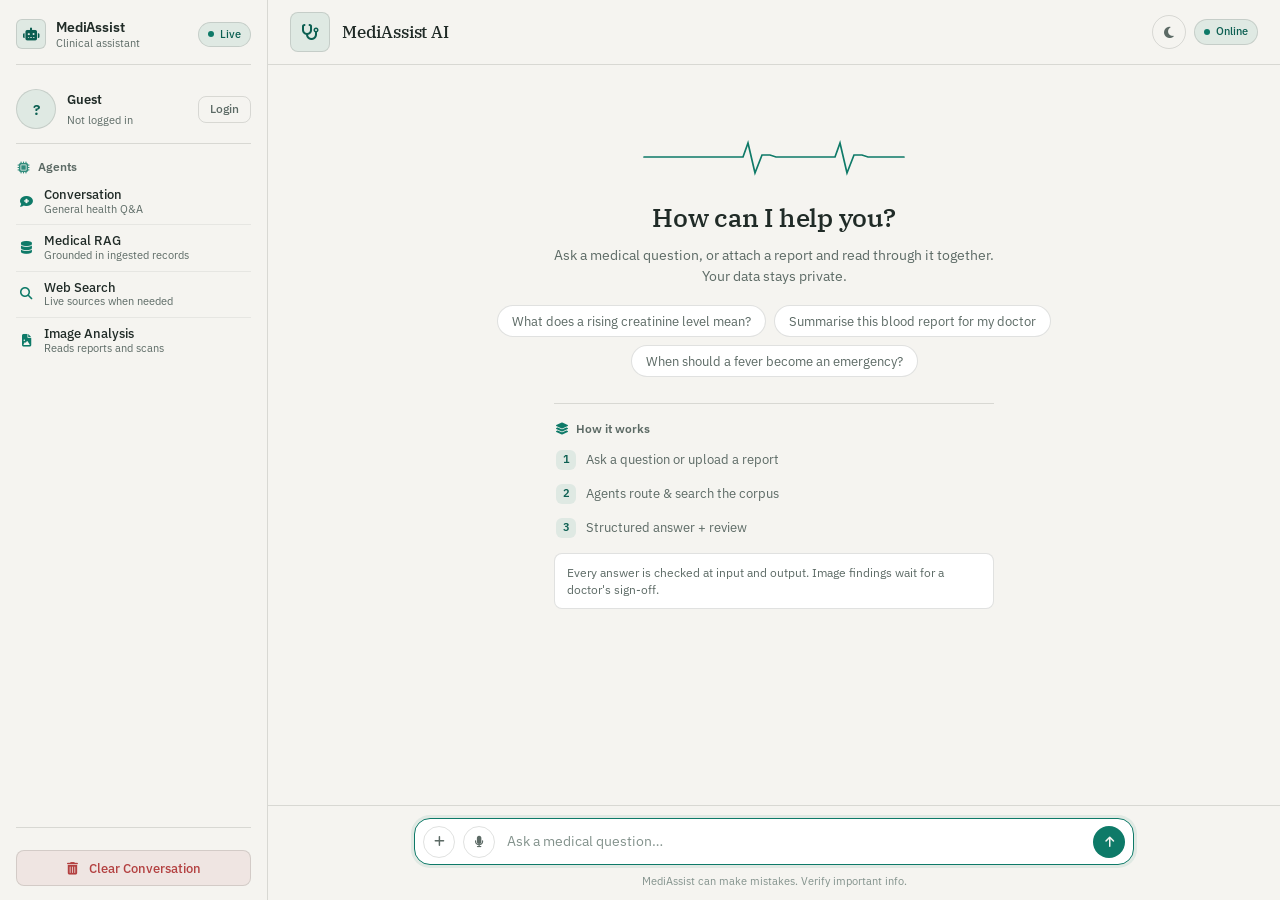
==== commit 00c3b880: "ui: chart-paper & theatre identity, tokenized dashboard/emergency, auth+chat+triage a11y, keyboard s" ====
--- a/templates/index.html
+++ b/templates/index.html
@@ -5,12 +5,13 @@
     <meta name="viewport" content="width=device-width, initial-scale=1.0">
     <title>MediAssist AI</title>
     <link rel="icon" href="data:image/svg+xml,<svg xmlns='http://www.w3.org/2000/svg' viewBox='0 0 100 100'><text y='0.9em' font-size='90'>🩺</text></svg>">
-    <link href="https://fonts.googleapis.com/css2?family=IBM+Plex+Sans:wght@400;500;600&family=IBM+Plex+Serif:wght@500;600&display=swap" rel="stylesheet">
+    <link href="https://fonts.googleapis.com/css2?family=IBM+Plex+Sans:wght@400;500;600&family=IBM+Plex+Serif:wght@500;600&family=IBM+Plex+Mono:wght@500&display=swap" rel="stylesheet">
     <link rel="stylesheet" href="https://cdnjs.cloudflare.com/ajax/libs/font-awesome/6.5.2/css/all.min.css">
     <link rel="stylesheet" href="/static/css/style.css">
     <script>(function(){try{var s=localStorage.getItem('theme');var m=window.matchMedia('(prefers-color-scheme: light)').matches;var t=s||(m?'light':'dark');document.documentElement.setAttribute('data-theme',t);}catch(e){}})();</script>
 </head>
 <body>
+    <a href="#chat-body" class="skip-link">Skip to conversation</a>
     <div class="app-layout">
         <aside class="sidebar">
             <div class="sidebar-head">
@@ -83,7 +84,7 @@
                 </div>
             </header>
 
-            <div id="chat-body" class="chat-body">
+            <div id="chat-body" class="chat-body" role="log" aria-label="Conversation" tabindex="-1">
                 <div class="welcome-panel">
                     <svg class="wp-trace" viewBox="0 0 260 44" aria-hidden="true">
                         <path class="trace-path" d="M0 22 H92 L99 22 L104 8 L111 38 L118 20 L126 20 L132 22 H184 L191 22 L196 8 L203 38 L210 20 L218 20 L224 22 H260"/>
@@ -110,16 +111,16 @@
                     <img id="preview-image" class="composer-preview-img" src="">
                     <span id="preview-file-icon" class="composer-preview-file-icon" style="display:none;"><i class="fas fa-file-pdf"></i></span>
                     <span class="composer-preview-name" id="preview-name"></span>
-                    <button type="button" class="composer-preview-remove" id="remove-image" title="Remove"><i class="fas fa-times"></i></button>
+                    <button type="button" class="composer-preview-remove" id="remove-image" title="Remove" aria-label="Remove attachment"><i class="fas fa-times"></i></button>
                 </div>
                 <form id="chat-form" class="composer">
-                    <button type="button" class="composer-attach" id="attach-btn" title="Attach image or PDF"><i class="fas fa-plus"></i></button>
-                    <button type="button" class="mic-btn" id="mic-btn" title="Voice input" style="display:none;"><i class="fas fa-microphone"></i></button>
+                    <button type="button" class="composer-attach" id="attach-btn" title="Attach image or PDF" aria-label="Attach image or PDF"><i class="fas fa-plus"></i></button>
+                    <button type="button" class="mic-btn" id="mic-btn" title="Voice input" aria-label="Voice input" style="display:none;"><i class="fas fa-microphone"></i></button>
                     <input type="file" id="image-upload" accept="image/*,application/pdf,.pdf" hidden>
-                    <textarea id="message-input" class="composer-input" rows="1" placeholder="Ask a medical question…"></textarea>
-                    <button type="submit" class="composer-send" title="Send"><i class="fas fa-arrow-up"></i></button>
+                    <textarea id="message-input" class="composer-input" rows="1" placeholder="Ask a medical question…" aria-label="Message"></textarea>
+                    <button type="submit" class="composer-send" title="Send" aria-label="Send message"><i class="fas fa-arrow-up"></i></button>
                 </form>
-                <div class="composer-hint">MediAssist can make mistakes. Verify important info.</div>
+                <div class="composer-hint">MediAssist can make mistakes. Verify important info.<span class="d-none d-sm-inline"> <span aria-hidden="true">·</span> <span class="kbd">Enter</span> to send, <span class="kbd">Shift</span>+<span class="kbd">Enter</span> new line</span></div>
             </div>
         </main>
     </div>
@@ -254,8 +255,8 @@
                     const div = document.createElement('div');
                     div.className = 'message assistant-message';
                     div.innerHTML = `<div class="agent-tag">${m.agent || 'Assistant'}</div><div>${marked.parse(m.content || '')}</div>`
-                        + `<button class="listen-btn" title="Read aloud"><i class="fas fa-volume-high"></i></button>`
-                        + `<button class="listen-btn translate-btn" title="Translate"><i class="fas fa-language"></i></button>`;
++ `<button class="listen-btn" title="Read aloud" aria-label="Read aloud"><i class="fas fa-volume-high"></i></button>`
++ `<button class="listen-btn translate-btn" title="Translate" aria-label="Translate"><i class="fas fa-language"></i></button>`;
                     chatBody.appendChild(div);
                     bindAssistantActions(div, m.content || '');
                 }
@@ -278,6 +279,28 @@
             this.style.height = 'auto';
             this.style.height = Math.min(this.scrollHeight, 120) + 'px';
         });
+
+        // Enter sends, Shift+Enter inserts a newline
+        messageInput.addEventListener('keydown', function(e) {
+            if (e.key === 'Enter' && !e.shiftKey && !e.isComposing) {
+                e.preventDefault();
+                chatForm.requestSubmit();
+            }
+        });
+
+        // '/' focuses the composer from anywhere
+        document.addEventListener('keydown', function(e) {
+            const tag = (e.target.tagName || '').toLowerCase();
+            if (e.key !== '/' || e.ctrlKey || e.metaKey || e.altKey) return;
+            if (tag === 'input' || tag === 'textarea' || tag === 'select' || e.target.isContentEditable) return;
+            e.preventDefault();
+            messageInput.focus();
+        });
+
+        // Focus composer on desktop when the conversation is empty
+        if (chatMessages.length === 0 && window.matchMedia('(min-width: 768px)').matches) {
+            messageInput.focus();
+        }
 
         document.getElementById('attach-btn').addEventListener('click', () => imageUpload.click());
         imageUpload.addEventListener('change', function(e) {
--- a/static/css/style.css
+++ b/static/css/style.css
@@ -1,65 +1,80 @@
 /* ============================================================
-   MediAssist AI — "Night Ward Monitor"
-   A quiet clinical workspace. Deep ward navy, surgical-teal
-   trace line, sodium-lamp amber reserved for human review.
-   Two voices: IBM Plex Serif (records & brand) + IBM Plex Sans
-   (instrument & UI). Flat surfaces, hairline rules, one motif.
+   MediAssist AI — "chart-paper & theatre"
+   A clinical workspace in two lights:
+   • chart paper  (light) — warm paper, pine-ink, daylight review
+   • theatre      (dark)  — deep green-black, focus, round-the-clock
+   Signal teal marks the systems that act *for* you; sodium-lamp
+   amber is reserved for human review. Two voices: IBM Plex Serif
+   (records & brand) + IBM Plex Sans (instrument & UI), with Plex
+   Mono for codes, scores and vitals. Flat surfaces, hairline
+   rules, one motif.
    ============================================================ */
 
 /* ---------- Reset & tokens ---------- */
 *, *::before, *::after { box-sizing: border-box; margin: 0; padding: 0; }
 
 :root {
-    /* dark (ward) */
-    --bg:        #0A1117;
-    --bg-raise:  #111B24;
-    --bg-raise2: #16222D;
-    --line:      rgba(214, 229, 242, .10);
-    --line-soft: rgba(214, 229, 242, .06);
-    --ink:       #E7EDF2;
-    --ink-dim:   #8294A6;
-    --ink-faint: #5A6B7E;
-    --trace:     #38BFA0;   /* surgical teal — primary */
-    --trace-ink: #6FDCC0;
-    --trace-bg:  rgba(56, 191, 160, .10);
-    --amber:     #E0A458;   /* human review only */
-    --amber-bg:  rgba(224, 164, 88, .10);
+    /* theatre (dark) */
+    --bg:        #0A0F11;
+    --bg-raise:  #11181B;
+    --bg-raise2: #172024;
+    --bg-inset:  #0C1316;
+    --line:      rgba(210, 232, 226, .10);
+    --line-soft: rgba(210, 232, 226, .06);
+    --ink:       #EAF0EE;
+    --ink-dim:   #8CA39C;
+    --ink-faint: #5E7570;
+    --trace:     #2BC8A6;   /* signal teal — primary */
+    --trace-ink: #6FE3C6;
+    --trace-bg:  rgba(43, 200, 166, .10);
+    --amber:     #E3A866;   /* human review only */
+    --amber-bg:  rgba(227, 168, 102, .10);
     --danger:    #E36C6C;
     --danger-bg: rgba(227, 108, 108, .10);
     --r-xs: 8px;
     --r-md: 12px;
     --r-lg: 16px;
-    --shadow-soft: 0 1px 0 rgba(0,0,0,.25), 0 8px 28px rgba(0,0,0,.28);
+    --ease: cubic-bezier(.2,.7,.2,1);
+    --ring: var(--trace);
+    --shadow-soft: 0 1px 0 rgba(0,0,0,.25), 0 8px 28px rgba(0,0,0,.30);
+    --font-sans:  'IBM Plex Sans', system-ui, -apple-system, sans-serif;
+    --font-serif: 'IBM Plex Serif', Georgia, serif;
+    --font-mono:  'IBM Plex Mono', ui-monospace, 'Cascadia Code', monospace;
 }
 html[data-theme="light"] {
-    --bg:        #F2F5F7;
+    /* chart paper (light) */
+    --bg:        #F5F4F0;
     --bg-raise:  #FFFFFF;
-    --bg-raise2: #EAF0F3;
-    --line:      rgba(18, 34, 51, .13);
-    --line-soft: rgba(18, 34, 51, .07);
-    --ink:       #16222B;
-    --ink-dim:   #55697C;
-    --ink-faint: #7C8EA0;
-    --trace:     #1F8A72;
-    --trace-ink: #156A58;
-    --trace-bg:  rgba(31, 138, 114, .09);
+    --bg-raise2: #ECE9E1;
+    --bg-inset:  #EFEDE7;
+    --line:      rgba(38, 44, 41, .14);
+    --line-soft: rgba(38, 44, 41, .07);
+    --ink:       #202B27;
+    --ink-dim:   #5C6A65;
+    --ink-faint: #83928C;
+    --trace:     #0E7A68;
+    --trace-ink: #0C5F52;
+    --trace-bg:  rgba(14, 122, 104, .09);
     --amber:     #8A5A12;
     --amber-bg:  rgba(138, 90, 18, .09);
-    --danger:    #B33A3A;
-    --danger-bg: rgba(179, 58, 58, .08);
-    --shadow-soft: 0 1px 2px rgba(18,34,51,.05), 0 10px 30px rgba(18,34,51,.08);
+    --danger:    #B34040;
+    --danger-bg: rgba(179, 64, 64, .08);
+    --shadow-soft: 0 1px 2px rgba(38,44,41,.06), 0 10px 30px rgba(38,44,41,.10);
+    --font-sans:  'IBM Plex Sans', system-ui, -apple-system, sans-serif;
+    --font-serif: 'IBM Plex Serif', Georgia, serif;
+    --font-mono:  'IBM Plex Mono', ui-monospace, 'Cascadia Code', monospace;
 }
 
 * { scrollbar-width: thin; scrollbar-color: var(--line) transparent; }
 ::-webkit-scrollbar { width: 8px; height: 8px; }
 ::-webkit-scrollbar-thumb { background: var(--line); border-radius: 99px; }
 
-:focus-visible { outline: 2px solid var(--trace); outline-offset: 2px; border-radius: 4px; }
+:focus-visible { outline: 2px solid var(--ring); outline-offset: 2px; border-radius: 4px; }
 
 body {
     background: var(--bg);
     color: var(--ink);
-    font-family: 'IBM Plex Sans', system-ui, -apple-system, sans-serif;
+    font-family: var(--font-sans);
     font-size: 14px;
     line-height: 1.55;
     min-height: 100vh;
@@ -90,7 +105,8 @@
 .gap-3 { gap: 12px; }
 .d-none { display: none !important; }
 .d-sm-block { display: none; }
-@media (min-width: 576px) { .d-sm-block { display: block; } }
+.d-sm-inline { display: none; }
+@media (min-width: 576px) { .d-sm-block { display: block; } .d-sm-inline { display: inline; } }
 
 /* ---------- Brand tile ---------- */
 .brand-tile {
@@ -121,9 +137,10 @@
 /* ---------- Buttons ---------- */
 .btn-primary {
     display: inline-flex; align-items: center; justify-content: center; gap: 6px;
-    padding: 9px 18px;
+    min-height: 38px;
+    padding: 8px 18px;
     background: var(--trace);
-    color: #fff;
+    color: var(--bg);
     border: 1px solid transparent;
     border-radius: var(--r-xs);
     font-weight: 600;
@@ -132,31 +149,34 @@
     font-family: inherit;
     text-decoration: none;
     cursor: pointer;
-    transition: filter .15s, background .15s;
+    transition: filter .15s, background .15s, transform .06s var(--ease);
 }
 .btn-primary:hover { filter: brightness(1.08); }
+.btn-primary:active:not(:disabled) { transform: translateY(1px); }
 .btn-primary:disabled { opacity: .55; cursor: not-allowed; }
 .btn-block { width: 100%; }
 
 .btn-outline {
     display: inline-flex; align-items: center; justify-content: center; gap: 5px;
+    min-height: 34px;
     background: transparent;
     border: 1px solid var(--line);
     color: var(--ink-dim);
-    padding: 6px 13px;
+    padding: 6px 14px;
     border-radius: var(--r-xs);
     font-size: 12.5px;
     font-weight: 500;
     line-height: 1.35;
     font-family: inherit;
     cursor: pointer;
-    transition: color .15s, border-color .15s, background .15s;
+    transition: color .15s, border-color .15s, background .15s, transform .06s var(--ease);
     text-decoration: none;
     white-space: nowrap;
 }
 .btn-outline:hover { border-color: var(--trace); color: var(--trace-ink); background: var(--trace-bg); }
-.btn-sm { padding: 4px 11px; font-size: 12px; }
-.btn-lg { padding: 12px 22px; font-size: 14px; border-radius: 10px; }
+.btn-outline:active:not(:disabled) { transform: translateY(1px); }
+.btn-sm { padding: 4px 11px; font-size: 12px; min-height: auto; }
+.btn-lg { padding: 12px 22px; font-size: 14px; border-radius: 10px; min-height: 46px; }
 
 .btn-clear {
     border: 1px solid var(--line);
@@ -169,9 +189,10 @@
     width: 100%;
     cursor: pointer;
     font-family: inherit;
-    transition: filter .15s;
+    transition: filter .15s, transform .06s var(--ease);
 }
 .btn-clear:hover { filter: brightness(1.1); }
+.btn-clear:active:not(:disabled) { transform: translateY(1px); }
 
 /* ---------- Status pill / live dot ---------- */
 .status-pill {
@@ -189,7 +210,7 @@
     box-shadow: 0 0 0 0 var(--trace);
 }
 .status-pill.is-live .live-dot { animation: livePing 2.4s infinite; }
-@keyframes livePing { 0% { box-shadow: 0 0 0 0 rgba(56,191,160,.45); } 70% { box-shadow: 0 0 0 6px rgba(56,191,160,0); } 100% { box-shadow: 0 0 0 0 rgba(56,191,160,0); } }
+@keyframes livePing { 0% { box-shadow: 0 0 0 0 rgba(43,200,166,.45); } 70% { box-shadow: 0 0 0 6px rgba(43,200,166,0); } 100% { box-shadow: 0 0 0 0 rgba(43,200,166,0); } }
 
 /* ============================================================
    SIDEBAR
@@ -261,7 +282,7 @@
     flex-shrink: 0; gap: 12px;
 }
 .header-right { display: flex; align-items: center; gap: 8px; flex-shrink: 0; }
-.brand-title { font-family: 'IBM Plex Serif', Georgia, serif; font-weight: 500; font-size: 17px; color: var(--ink); letter-spacing: -0.01em; }
+.brand-title { font-family: var(--font-serif); font-weight: 500; font-size: 17px; color: var(--ink); letter-spacing: -0.01em; }
 .brand-subtitle { color: var(--ink-dim); font-size: 11.5px; font-weight: 400; }
 
 /* ============================================================
@@ -287,7 +308,7 @@
 }
 @keyframes traceIn { to { stroke-dashoffset: 0; } }
 .welcome-panel .wp-icon { display: none; }
-.welcome-panel h2 { font-family: 'IBM Plex Serif', Georgia, serif; font-weight: 500; font-size: 26px; color: var(--ink); letter-spacing: -0.01em; }
+.welcome-panel h2 { font-family: var(--font-serif); font-weight: 500; font-size: 26px; color: var(--ink); letter-spacing: -0.01em; }
 .welcome-panel p { color: var(--ink-dim); font-size: 13.5px; max-width: 440px; margin: 8px auto 0; line-height: 1.55; }
 
 /* Example prompts — clickable starters */
@@ -396,12 +417,13 @@
 .composer-send {
     width: 32px; height: 32px; flex-shrink: 0;
     border-radius: 50%; border: none;
-    background: var(--trace); color: #0A1117; font-size: 12px;
+    background: var(--trace); color: var(--bg); font-size: 12px;
     display: grid; place-items: center;
     cursor: pointer;
-    transition: filter .15s;
+    transition: filter .15s, transform .06s var(--ease);
 }
 .composer-send:hover { filter: brightness(1.12); }
+.composer-send:active:not(:disabled) { transform: translateY(1px); }
 .composer-send:disabled { opacity: .45; pointer-events: none; }
 
 .composer-preview {
@@ -433,7 +455,7 @@
 /* ============================================================
    MARKDOWN
    ============================================================ */
-.message h1, .message h2, .message h3 { color: var(--ink); font-family: 'IBM Plex Serif', Georgia, serif; font-weight: 600; line-height: 1.3; margin: 10px 0 6px; }
+.message h1, .message h2, .message h3 { color: var(--ink); font-family: var(--font-serif); font-weight: 600; line-height: 1.3; margin: 10px 0 6px; }
 .message h1 { font-size: 19px; } .message h2 { font-size: 17px; } .message h3 { font-size: 15px; }
 .message p { margin-bottom: 7px; }
 .message p:last-child { margin-bottom: 0; }
@@ -461,7 +483,7 @@
 }
 .mic-btn:hover { color: var(--trace-ink); border-color: var(--trace); background: var(--trace-bg); }
 .mic-btn.recording { color: var(--trace-ink); border-color: var(--trace); background: var(--trace-bg); animation: micPulse 1.4s infinite; }
-@keyframes micPulse { 0%,100% { box-shadow: 0 0 0 0 var(--trace-bg); } 50% { box-shadow: 0 0 0 6px rgba(56,191,160,.14); } }
+@keyframes micPulse { 0%,100% { box-shadow: 0 0 0 0 var(--trace-bg); } 50% { box-shadow: 0 0 0 6px rgba(43,200,166,.14); } }
 
 .listen-btn {
     display: inline-flex; align-items: center; justify-content: center;
@@ -493,12 +515,12 @@
     cursor: pointer; font-family: inherit; transition: filter .15s; border: 1px solid transparent;
 }
 .validation-btn:disabled { opacity: .45; cursor: not-allowed; }
-.validation-btn-yes { background: var(--trace); color: #0A1117; }
+.validation-btn-yes { background: var(--trace); color: var(--bg); }
 .validation-btn-yes:hover:not(:disabled) { filter: brightness(1.1); }
 .validation-btn-no { background: transparent; color: var(--ink-dim); border-color: var(--line); }
 .validation-btn-no:hover:not(:disabled) { color: var(--ink); border-color: var(--line); background: var(--bg-raise2); }
 .validation-submit { background: transparent; color: var(--amber); border-color: var(--amber); }
-.validation-submit:hover:not(:disabled) { background: var(--amber); color: #0A1117; }
+.validation-submit:hover:not(:disabled) { background: var(--amber); color: var(--bg); }
 .validation-comments {
     width: 100%; background: var(--bg); border: 1px solid var(--amber); color: var(--ink);
     border-radius: var(--r-xs); padding: 8px 10px; font-family: inherit; font-size: 13px;
@@ -542,7 +564,7 @@
 }
 .auth-brand { text-align: center; margin-bottom: 24px; }
 .auth-icon { font-size: 32px; color: var(--trace); }
-.auth-title { font-family: 'IBM Plex Serif', Georgia, serif; font-weight: 500; font-size: 24px; color: var(--ink); letter-spacing: -0.01em; }
+.auth-title { font-family: var(--font-serif); font-weight: 500; font-size: 24px; color: var(--ink); letter-spacing: -0.01em; }
 .auth-subtitle { color: var(--ink-dim); font-size: 13px; margin-top: 4px; }
 .auth-error {
     background: var(--danger-bg);
@@ -557,6 +579,23 @@
 .auth-footer a { color: var(--trace-ink); text-decoration: none; font-weight: 600; }
 .auth-footer a:hover { text-decoration: underline; }
 
+/* Auth quick-fill (one-click demo) */
+.auth-demo { margin-top: 20px; padding-top: 14px; border-top: 1px dashed var(--line); }
+.auth-demo-label { display: flex; align-items: center; gap: 6px; font-size: 11px; color: var(--ink-faint); margin-bottom: 8px; }
+.auth-demo-btns { display: flex; gap: 8px; flex-wrap: wrap; }
+.auth-demo-btn {
+    display: inline-flex; align-items: center; gap: 7px;
+    padding: 7px 13px; border-radius: 99px;
+    border: 1px solid var(--line); background: var(--bg-raise2);
+    color: var(--ink-dim); font-size: 12.5px; font-weight: 500;
+    font-family: inherit; cursor: pointer;
+    transition: color .15s, border-color .15s, background .15s, transform .06s var(--ease);
+}
+.auth-demo-btn i { color: var(--trace); font-size: 12px; }
+.auth-demo-btn:hover { color: var(--trace-ink); border-color: var(--trace); background: var(--trace-bg); }
+.auth-demo-btn:active:not(:disabled) { transform: translateY(1px); }
+.auth-demo-btn:focus-visible { outline-offset: 1px; }
+
 /* ============================================================
    DASHBOARD
    ============================================================ */
@@ -568,7 +607,7 @@
     border-bottom: 1px solid var(--line);
     background: var(--bg);
 }
-.dash-brand { font-family: 'IBM Plex Serif', Georgia, serif; font-weight: 500; font-size: 17px; color: var(--ink); }
+.dash-brand { font-family: var(--font-serif); font-weight: 500; font-size: 17px; color: var(--ink); }
 .dash-brand i { color: var(--trace); }
 .dash-user { flex: 1; color: var(--ink-dim); font-size: 13px; }
 .dash-body { flex: 1; padding: 26px 24px; max-width: 800px; margin: 0 auto; width: 100%; }
@@ -579,12 +618,12 @@
     padding: 22px;
     margin-bottom: 16px;
 }
-.dash-card h2 { font-family: 'IBM Plex Serif', Georgia, serif; font-weight: 500; font-size: 21px; margin-bottom: 14px; }
+.dash-card h2 { font-family: var(--font-serif); font-weight: 500; font-size: 21px; margin-bottom: 14px; }
 .dash-card h3 { font-family: 'IBM Plex Sans', sans-serif; font-weight: 600; font-size: 15px; margin-bottom: 14px; color: var(--ink); }
 .dash-card p { color: var(--ink-dim); line-height: 1.6; margin-bottom: 6px; }
-.dash-card a.btn-primary { color: #fff; text-decoration: none; display: inline-flex; align-items: center; }
+.dash-card a.btn-primary { color: var(--bg); text-decoration: none; display: inline-flex; align-items: center; }
 .dash-hero { padding: 16px 4px 22px; border-bottom: 1px solid var(--line); margin-bottom: 20px; }
-.dash-hero h1 { font-family: 'IBM Plex Serif', Georgia, serif; font-weight: 500; font-size: 24px; color: var(--ink); margin-bottom: 12px; letter-spacing: -0.01em; }
+.dash-hero h1 { font-family: var(--font-serif); font-weight: 500; font-size: 24px; color: var(--ink); margin-bottom: 12px; letter-spacing: -0.01em; }
 .patient-id-row { display: flex; align-items: center; gap: 12px; margin-bottom: 6px; }
 .patient-id-label { font-size: 12px; font-weight: 500; color: var(--ink-dim); }
 .patient-id { font-family: ui-monospace, 'Cascadia Code', monospace; font-size: 12.5px; color: var(--trace-ink); background: var(--trace-bg); border: 1px solid var(--line); padding: 3px 9px; border-radius: var(--r-xs); word-break: break-all; }
@@ -609,9 +648,130 @@
 .chat-open:hover { color: var(--ink); }
 
 /* ============================================================
+   DESIGN SYSTEM — shared primitives (2026 refresh)
+   Applied across every page. Existing classes keep working;
+   these add the missing shared kit: type helpers, icon buttons,
+   skeletons, empty states, tabs, stats, tables, focus & motion.
+   ============================================================ */
+
+/* Type helpers */
+.eyebrow {
+    font-size: 11px; font-weight: 600; letter-spacing: .14em;
+    text-transform: uppercase; color: var(--ink-dim);
+}
+.mono { font-family: var(--font-mono); font-variant-numeric: tabular-nums; }
+.lead { font-size: 15px; line-height: 1.65; color: var(--ink-dim); }
+.hint { font-size: 11.5px; color: var(--ink-faint); }
+.kbd {
+    font-family: var(--font-mono); font-size: 10.5px;
+    border: 1px solid var(--line); border-bottom-width: 2px;
+    border-radius: 5px; padding: 1px 6px; color: var(--ink-dim);
+    background: var(--bg-raise2); white-space: nowrap;
+}
+.divider { height: 1px; background: var(--line); border: 0; margin: 14px 0; }
+
+/* Icon buttons (theme toggle, attach, mic, listen…) */
+.icon-btn {
+    width: 34px; height: 34px; flex-shrink: 0;
+    border-radius: 50%; border: 1px solid var(--line);
+    background: transparent; color: var(--ink-dim);
+    display: grid; place-items: center; cursor: pointer; font-size: 13px;
+    transition: color .15s, border-color .15s, background .15s, transform .06s var(--ease);
+}
+.icon-btn:hover:not(:disabled) { color: var(--trace-ink); border-color: var(--trace); background: var(--trace-bg); }
+.icon-btn:active:not(:disabled) { transform: translateY(1px); }
+.icon-btn:disabled { opacity: .45; cursor: not-allowed; }
+
+/* Skeleton loading primitives */
+.sk { position: relative; overflow: hidden; background: var(--line-soft); border-radius: var(--r-xs); }
+.sk::after {
+    content: ""; position: absolute; inset: 0;
+    transform: translateX(-100%);
+    background: linear-gradient(90deg, transparent,
+        color-mix(in srgb, var(--bg-raise2) 95%, transparent), transparent);
+    animation: skShimmer 1.4s infinite var(--ease);
+}
+@keyframes skShimmer { 100% { transform: translateX(100%); } }
+.sk-line { height: 12px; }
+.sk-line.w40 { width: 40%; } .sk-line.w60 { width: 60%; } .sk-line.w80 { width: 80%; }
+.sk-block { height: 72px; border-radius: var(--r-md); }
+.sk-circle { width: 40px; height: 40px; border-radius: 50%; }
+.sk-stack > * + * { margin-top: 10px; }
+
+/* Empty states */
+.empty-state {
+    display: flex; flex-direction: column; align-items: center;
+    gap: 8px; text-align: center; padding: 36px 20px;
+}
+.empty-state .empty-icon {
+    width: 54px; height: 54px; border-radius: 50%;
+    display: grid; place-items: center;
+    background: var(--bg-raise2); border: 1px solid var(--line);
+    color: var(--trace-ink); font-size: 20px;
+}
+.empty-state h3 { font-family: var(--font-serif); font-weight: 500; font-size: 16.5px; color: var(--ink); }
+.empty-state p { color: var(--ink-dim); font-size: 13px; max-width: 320px; line-height: 1.55; }
+.empty-state .empty-action { margin-top: 8px; }
+
+/* Tabs */
+.tabs { display: flex; gap: 2px; border-bottom: 1px solid var(--line); overflow-x: auto; scrollbar-width: none; }
+.tabs::-webkit-scrollbar { display: none; }
+.tab {
+    position: relative; flex-shrink: 0;
+    padding: 10px 14px; background: none; border: none;
+    color: var(--ink-dim); font: inherit; font-size: 13px; font-weight: 500;
+    cursor: pointer; border-radius: 6px 6px 0 0;
+    transition: color .15s;
+}
+.tab:hover { color: var(--ink); }
+.tab[aria-selected="true"] { color: var(--trace-ink); }
+.tab[aria-selected="true"]::after {
+    content: ""; position: absolute; left: 12px; right: 12px; bottom: -1px;
+    height: 2px; border-radius: 2px; background: var(--trace);
+}
+.tab:focus-visible { outline-offset: -2px; }
+
+/* Stat display */
+.stat-value { font-family: var(--font-mono); font-size: 26px; font-weight: 600; letter-spacing: -.02em; color: var(--ink); line-height: 1.1; }
+.stat-label { font-size: 11px; color: var(--ink-dim); margin-top: 3px; }
+
+/* Tables */
+.table { width: 100%; border-collapse: collapse; }
+.table th {
+    text-align: left; font-size: 11px; text-transform: uppercase;
+    letter-spacing: .08em; color: var(--ink-dim); font-weight: 600;
+    border-bottom: 1px solid var(--line); padding: 8px 12px; white-space: nowrap;
+}
+.table td { padding: 11px 12px; border-bottom: 1px solid var(--line-soft); font-size: 13px; vertical-align: middle; }
+.table tbody tr { transition: background .12s; }
+.table tbody tr:hover { background: var(--line-soft); }
+.table tbody tr:last-child td { border-bottom: none; }
+
+/* Keyboard focus affordance for card-like controls */
+.js-focus {
+    transition: border-color .15s var(--ease), box-shadow .15s var(--ease), transform .06s var(--ease);
+}
+.js-focus:hover { border-color: color-mix(in srgb, var(--trace) 55%, var(--line)); }
+.js-focus:focus-visible { outline: none; border-color: var(--trace); box-shadow: 0 0 0 3px var(--trace-bg); }
+
+/* Skip link for keyboard users */
+.skip-link {
+    position: fixed; top: -48px; left: 16px; z-index: 2000;
+    padding: 10px 16px; background: var(--bg-raise);
+    border: 1px solid var(--trace); border-radius: 0 0 var(--r-xs) var(--r-xs);
+    color: var(--trace-ink); font-size: 13px; font-weight: 600;
+    text-decoration: none; transition: top .2s var(--ease);
+}
+.skip-link:focus { top: 0; }
+
+/* ============================================================
    RESPONSIVE
    ============================================================ */
 @media (max-width: 768px) {
+    .dash-nav { flex-wrap: wrap; gap: 8px; padding: 12px 14px; }
+    .dash-body { padding: 18px 14px; }
+    .row { gap: 0; }
+    .row .col { min-width: 100%; }
     .app-layout { flex-direction: column; height: auto; min-height: 100vh; overflow: visible; }
     .sidebar { width: 100%; height: auto; border-right: none; border-bottom: 1px solid var(--line); flex-direction: row; flex-wrap: wrap; overflow: visible; padding: 12px 14px; align-items: center; }
     .sidebar-head { border-bottom: none; margin-bottom: 0; padding: 0; }
@@ -630,6 +790,8 @@
     .chat-header { padding: 10px 14px; flex-wrap: wrap; }
     .chat-footer { padding: 10px 12px 8px; }
     .composer, .composer-preview { max-width: 100%; }
+    .composer-attach, .composer-send, .mic-btn { width: 40px; height: 40px; font-size: 14px; }
+    .composer-input { min-height: 40px; }
     .welcome-panel h2 { font-size: 21px; }
 }
 
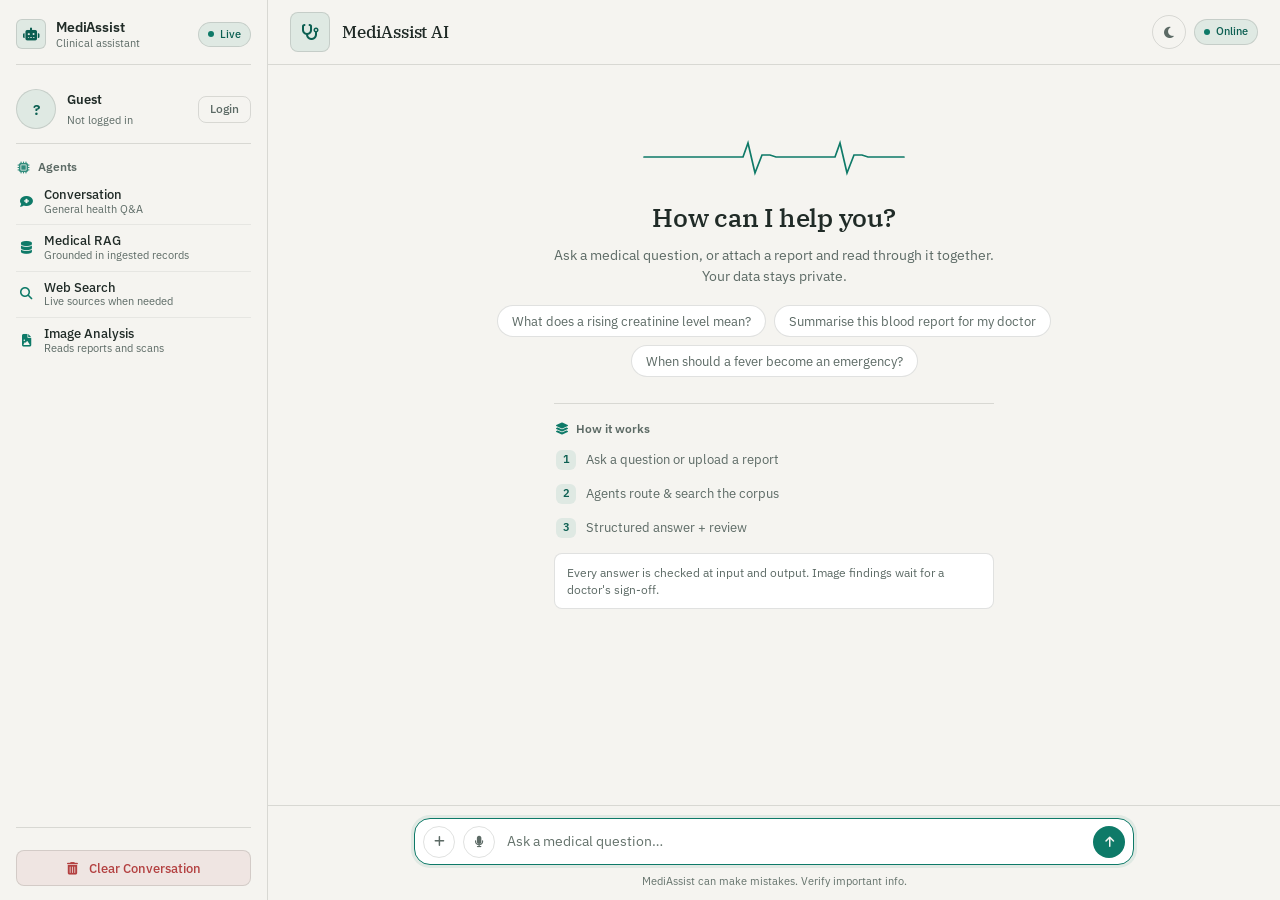
==== commit f61d5134: "ui: pro-max skill pass - ink-faint contrast, scroll-padding, atomic dash live region, sr-only chart " ====
--- a/templates/index.html
+++ b/templates/index.html
@@ -6,6 +6,9 @@
     <title>MediAssist AI</title>
     <link rel="icon" href="data:image/svg+xml,<svg xmlns='http://www.w3.org/2000/svg' viewBox='0 0 100 100'><text y='0.9em' font-size='90'>🩺</text></svg>">
     <link href="https://fonts.googleapis.com/css2?family=IBM+Plex+Sans:wght@400;500;600&family=IBM+Plex+Serif:wght@500;600&family=IBM+Plex+Mono:wght@500&display=swap" rel="stylesheet">
+    <link rel="preconnect" href="https://fonts.googleapis.com">
+    <link rel="preconnect" href="https://fonts.gstatic.com" crossorigin>
+    <link rel="preconnect" href="https://cdnjs.cloudflare.com">
     <link rel="stylesheet" href="https://cdnjs.cloudflare.com/ajax/libs/font-awesome/6.5.2/css/all.min.css">
     <link rel="stylesheet" href="/static/css/style.css">
     <script>(function(){try{var s=localStorage.getItem('theme');var m=window.matchMedia('(prefers-color-scheme: light)').matches;var t=s||(m?'light':'dark');document.documentElement.setAttribute('data-theme',t);}catch(e){}})();</script>
--- a/static/css/style.css
+++ b/static/css/style.css
@@ -23,7 +23,7 @@
     --line-soft: rgba(210, 232, 226, .06);
     --ink:       #EAF0EE;
     --ink-dim:   #8CA39C;
-    --ink-faint: #5E7570;
+    --ink-faint: #748B83;
     --trace:     #2BC8A6;   /* signal teal — primary */
     --trace-ink: #6FE3C6;
     --trace-bg:  rgba(43, 200, 166, .10);
@@ -51,7 +51,7 @@
     --line-soft: rgba(38, 44, 41, .07);
     --ink:       #202B27;
     --ink-dim:   #5C6A65;
-    --ink-faint: #83928C;
+    --ink-faint: #64726B;
     --trace:     #0E7A68;
     --trace-ink: #0C5F52;
     --trace-bg:  rgba(14, 122, 104, .09);
@@ -70,6 +70,13 @@
 ::-webkit-scrollbar-thumb { background: var(--line); border-radius: 99px; }
 
 :focus-visible { outline: 2px solid var(--ring); outline-offset: 2px; border-radius: 4px; }
+
+html { scroll-padding-top: 72px; }
+@media (min-width: 1024px) { html { font-size: 15px; } }
+.sr-only {
+    position: absolute; width: 1px; height: 1px; margin: -1px; padding: 0;
+    overflow: hidden; clip: rect(0 0 0 0); clip-path: inset(50%); white-space: nowrap; border: 0;
+}
 
 body {
     background: var(--bg);
@@ -527,7 +534,7 @@
     resize: vertical; margin-bottom: 4px;
 }
 .validation-comments::placeholder { color: var(--ink-faint); }
-.validation-comments:focus { outline: none; border-color: var(--amber); }
+.validation-comments:focus { outline: none; border-color: var(--amber); box-shadow: 0 0 0 3px var(--amber-bg); }
 
 /* ============================================================
    FORMS / AUTH
@@ -790,9 +797,14 @@
     .chat-header { padding: 10px 14px; flex-wrap: wrap; }
     .chat-footer { padding: 10px 12px 8px; }
     .composer, .composer-preview { max-width: 100%; }
-    .composer-attach, .composer-send, .mic-btn { width: 40px; height: 40px; font-size: 14px; }
+    .composer-attach, .composer-send, .mic-btn { width: 44px; height: 44px; font-size: 14px; }
     .composer-input { min-height: 40px; }
     .welcome-panel h2 { font-size: 21px; }
+}
+
+@media (hover: none) and (pointer: coarse) {
+    .triage-tab, .tab, .btn-sm { min-height: 44px; }
+    .triage-select, .form-group select { min-height: 44px; }
 }
 
 @media (prefers-reduced-motion: reduce) {
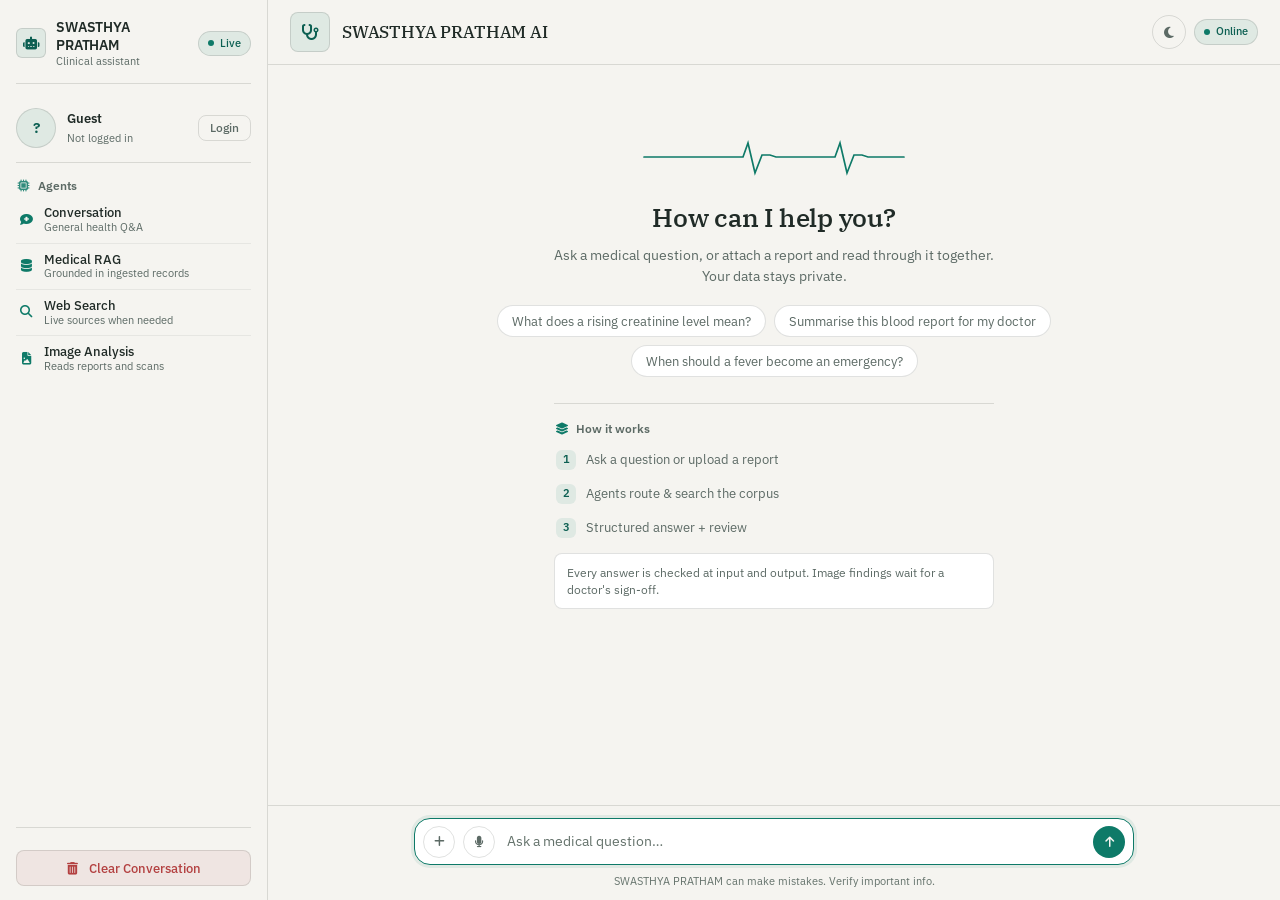
==== commit b361c719: "rename: rebrand app name from MediAssist to SWASTHYA PRATHAM across UI, i18n, and README" ====
--- a/templates/index.html
+++ b/templates/index.html
@@ -3,7 +3,7 @@
 <head>
     <meta charset="UTF-8">
     <meta name="viewport" content="width=device-width, initial-scale=1.0">
-    <title>MediAssist AI</title>
+    <title>SWASTHYA PRATHAM AI</title>
     <link rel="icon" href="data:image/svg+xml,<svg xmlns='http://www.w3.org/2000/svg' viewBox='0 0 100 100'><text y='0.9em' font-size='90'>🩺</text></svg>">
     <link href="https://fonts.googleapis.com/css2?family=IBM+Plex+Sans:wght@400;500;600&family=IBM+Plex+Serif:wght@500;600&family=IBM+Plex+Mono:wght@500&display=swap" rel="stylesheet">
     <link rel="preconnect" href="https://fonts.googleapis.com">
@@ -20,7 +20,7 @@
             <div class="sidebar-head">
                 <div class="brand-tile small"><i class="fas fa-robot"></i></div>
                 <div class="lh-sm">
-                    <div class="fw-bold sidebar-brand">MediAssist</div>
+                    <div class="fw-bold sidebar-brand">SWASTHYA PRATHAM</div>
                     <div class="sidebar-sub">Clinical assistant</div>
                 </div>
                 <span class="status-pill ms-auto"><span class="live-dot"></span> Live</span>
@@ -73,7 +73,7 @@
                 <div class="d-flex align-items-center gap-3">
                     <div class="brand-tile"><i class="fas fa-stethoscope"></i></div>
                     <div>
-                        <h5 class="mb-0 brand-title">MediAssist AI</h5>
+                        <h5 class="mb-0 brand-title">SWASTHYA PRATHAM AI</h5>
                         <span class="brand-subtitle d-none d-sm-block">Multi-Agent Medical Assistant</span>
                     </div>
                 </div>
@@ -123,7 +123,7 @@
                     <textarea id="message-input" class="composer-input" rows="1" placeholder="Ask a medical question…" aria-label="Message"></textarea>
                     <button type="submit" class="composer-send" title="Send" aria-label="Send message"><i class="fas fa-arrow-up"></i></button>
                 </form>
-                <div class="composer-hint">MediAssist can make mistakes. Verify important info.<span class="d-none d-sm-inline"> <span aria-hidden="true">·</span> <span class="kbd">Enter</span> to send, <span class="kbd">Shift</span>+<span class="kbd">Enter</span> new line</span></div>
+                <div class="composer-hint">SWASTHYA PRATHAM can make mistakes. Verify important info.<span class="d-none d-sm-inline"> <span aria-hidden="true">·</span> <span class="kbd">Enter</span> to send, <span class="kbd">Shift</span>+<span class="kbd">Enter</span> new line</span></div>
             </div>
         </main>
     </div>
--- a/static/css/style.css
+++ b/static/css/style.css
@@ -1,5 +1,5 @@
 /* ============================================================
-   MediAssist AI — "chart-paper & theatre"
+   SWASTHYA PRATHAM AI — "chart-paper & theatre"
    A clinical workspace in two lights:
    • chart paper  (light) — warm paper, pine-ink, daylight review
    • theatre      (dark)  — deep green-black, focus, round-the-clock
@@ -805,6 +805,9 @@
 @media (hover: none) and (pointer: coarse) {
     .triage-tab, .tab, .btn-sm { min-height: 44px; }
     .triage-select, .form-group select { min-height: 44px; }
+    .triage-queue-tools { flex-direction: row; padding: 8px; }
+    .triage-prio-btn, .triage-pin-btn { min-height: 44px; min-width: 44px; font-size: 13px; }
+    .triage-queue-cb { width: 20px; height: 20px; }
 }
 
 @media (prefers-reduced-motion: reduce) {
